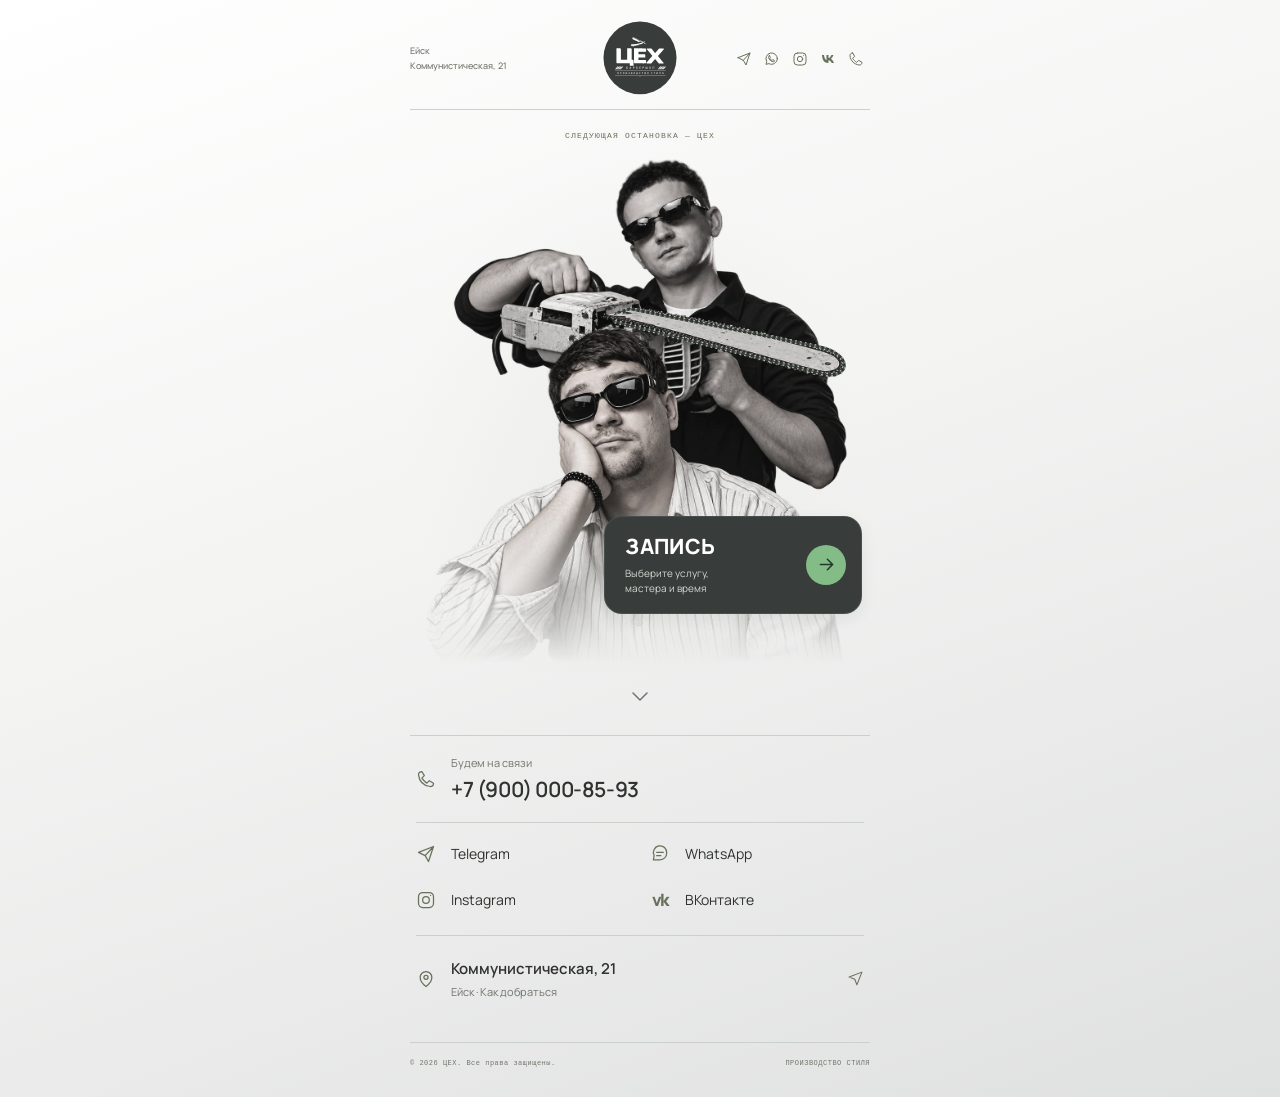
==== index.html @ 8e64bbc3 "Animate the booking arrow with a gentle recurring nudge" ====
<!doctype html>
<html lang="ru">
<head>
  <meta charset="utf-8">
  <meta name="viewport" content="width=device-width, initial-scale=1, viewport-fit=cover">
  <meta name="theme-color" content="#ffffff">
  <meta name="description" content="ЦЕХ — барбершоп в Ейске. Запись, контакты и маршрут: Коммунистическая, 21.">
  <title>ЦЕХ — барбершоп в Ейске</title>
  <link rel="manifest" href="manifest.webmanifest">
  <link rel="apple-touch-icon" href="assets/app-icon-192.png">
  <meta name="apple-mobile-web-app-capable" content="yes">
  <meta name="apple-mobile-web-app-title" content="ЦЕХ">
  <link rel="icon" href="favicon.svg?v=pole-2" type="image/svg+xml">
  <link rel="stylesheet" href="style.css?v=white-booking-restored-1">
  <link rel="preload" href="assets/fonts/Manrope-Variable.ttf" as="font" type="font/ttf" crossorigin>
  <link rel="stylesheet" href="booking-modern.css?v=3">
</head>
<body class="photo-booking-round">
  <svg class="icons" xmlns="http://www.w3.org/2000/svg" aria-hidden="true"><defs>
    <filter id="logo-olive" color-interpolation-filters="sRGB"><feComponentTransfer><feFuncR type="linear" slope="0.7451" intercept="0.2549"/><feFuncG type="linear" slope="0.6980" intercept="0.3020"/><feFuncB type="linear" slope="0.7843" intercept="0.2157"/></feComponentTransfer></filter>
    <symbol id="navigation" viewBox="0 0 24 24"><path d="m21 3-7 18-3-8-8-3 18-7Z"/></symbol>
    <symbol id="arrow" viewBox="0 0 24 24"><path d="M5 19 19 5M5 5h14v14"/></symbol>
    <symbol id="phone" viewBox="0 0 24 24"><path d="m7 3 3 5-3 3c2 3 3 4 6 6l3-3 5 3c0 3-2 4-4 4C9 20 4 15 3 7c0-2 1-4 4-4Z"/></symbol>
    <symbol id="chat" viewBox="0 0 24 24"><path d="M20 11a8 8 0 0 1-8 8H4l1-5a8 8 0 1 1 15-3Z"/><path d="M8 10h8M8 14h5"/></symbol>
    <symbol id="send" viewBox="0 0 24 24"><path d="m3 10 18-7-6 18-4-7-8-4ZM11 14l10-11"/></symbol>
    <symbol id="pin" viewBox="0 0 24 24"><path d="M19 10c0 6-7 11-7 11S5 16 5 10a7 7 0 1 1 14 0Z"/><circle cx="12" cy="10" r="2.5"/></symbol>
    <symbol id="instagram" viewBox="0 0 24 24"><rect x="3" y="3" width="18" height="18" rx="5"/><circle cx="12" cy="12" r="4"/><path d="M17.5 6.5h.01"/></symbol>
    <symbol id="whatsapp" viewBox="0 0 24 24"><path d="M20 11.5a8.5 8.5 0 0 1-12.6 7.4L3 20l1.1-4.4A8.5 8.5 0 1 1 20 11.5Z"/><path d="m8.1 7 1.5 2.8-1.1 1c.8 1.6 1.8 2.6 3.5 3.4l1-1.2 2.8 1.5c-.1 1.2-.8 1.8-1.8 1.7-3.7-.5-6.4-3.2-7.2-6.8C6.6 8.3 7.1 7.6 8.1 7Z"/></symbol>
    <symbol id="vk" viewBox="0 0 24 24"><path d="M3 6h3c.3 4 1.8 6.9 3.7 7.8V6h3v4.5c1.9-.2 3.8-2.4 4.4-4.5h3c-.5 2.6-2.6 4.8-4 5.7 1.5.8 3.9 3 4.8 6.3h-3.3c-.8-2.2-2.6-4-4.9-4.3V18h-.5C6.4 18 3.5 13.9 3 6Z" fill="currentColor" stroke="none"/></symbol>
  </defs></svg>
  <main class="page">
    <header class="brand">
      <div class="eyebrow">
        <a class="header-address" href="https://yandex.ru/maps/?rtext=~46.692211%2C38.287213&amp;rtt=auto" target="_blank" rel="noopener noreferrer" aria-label="Как добраться: Ейск, Коммунистическая, 21"><span>Ейск</span><span>Коммунистическая, 21</span></a>
        <div class="hero-brand"><h1><img src="assets/logo-enamel-badge.svg?v=6" width="360" height="366" alt="ЦЕХ — барбершоп. Производство стиля"></h1></div>
        <nav class="header-links" aria-label="Быстрая связь">
          <a href="https://t.me/+79000008593" aria-label="Telegram" title="Telegram"><svg aria-hidden="true"><use href="#send"/></svg></a>
          <a href="https://wa.me/79000008593" aria-label="WhatsApp" title="WhatsApp"><svg aria-hidden="true"><use href="#whatsapp"/></svg></a>
          <a href="https://www.instagram.com/ceh_barbershop/" target="_blank" rel="noopener noreferrer" aria-label="Instagram" title="Instagram"><svg aria-hidden="true"><use href="#instagram"/></svg></a>
          <a href="https://vk.ru/d1128120064" target="_blank" rel="noopener noreferrer" aria-label="ВКонтакте" title="ВКонтакте"><svg aria-hidden="true"><use href="#vk"/></svg></a>
          <a href="tel:+79000008593" aria-label="Позвонить" title="Позвонить"><svg aria-hidden="true"><use href="#phone"/></svg></a>
        </nav>
      </div>
      <small class="station-board" aria-label="СЛЕДУЮЩАЯ ОСТАНОВКА — ЦЕХ"><span aria-hidden="true">СЛЕДУЮЩАЯ ОСТАНОВКА — ЦЕХ</span></small>
      <div class="portrait-panel">
        <div class="editorial-portrait" aria-hidden="true"><div class="portrait-motion"><img src="assets/hero-portrait-front-v2.webp" width="1254" height="1254" alt="" decoding="async">
          <svg class="saw-chain-overlay" viewBox="0 0 1254 1254" focusable="false"><defs><path id="saw-chain-track" pathLength="1200" d="M 623 388 L 1092 482 C 1122 490 1149 507 1146 529 C 1142 548 1119 553 1091 546 L 585 419 Q 568 408 584 400 Z"/><clipPath id="saw-chain-visible"><path d="M610 368 1170 468 1170 570 682 461 580 428 580 408Z"/></clipPath></defs><g clip-path="url(#saw-chain-visible)"><use class="saw-chain-bed" href="#saw-chain-track"/><use class="saw-chain-teeth" href="#saw-chain-track"/><use class="saw-chain-links" href="#saw-chain-track"/></g></svg>
        </div></div>
      <a class="booking booking--modern" href="https://dikidi.net/record?widget=220108" data-record-options="start=1">
        <span><strong>ЗАПИСЬ</strong><span class="booking-caption"><span>Выберите услугу,</span><span>мастера и время</span></span></span>
        <span class="booking-direction" aria-hidden="true"><svg viewBox="0 0 24 24"><path d="M5 12h14m-6-6 6 6-6 6"/></svg></span>
      </a>
      </div>
    </header>
    <div class="content-grid">
    <section class="actions" aria-label="Запись и связь">


      <a class="scroll-cue" href="#contacts" aria-label="Прокрутить к контактам">
        <svg viewBox="0 0 24 24" aria-hidden="true"><path d="m5 9 7 7 7-7"/></svg>
      </a>
      <section class="contact-links" id="contacts" aria-label="Контакты и адрес">
        <a class="contact-phone" href="tel:+79000008593" aria-label="Позвонить: +7 (900) 000-85-93">
          <svg aria-hidden="true"><use href="#phone"/></svg>
          <span><small>Будем на связи</small><strong>+7 (900) 000-85-93</strong></span>
        </a>
        <nav class="contact-socials" aria-label="Мессенджеры и социальные сети">
          <a href="https://t.me/+79000008593"><svg aria-hidden="true"><use href="#send"/></svg>Telegram</a>
          <a href="https://wa.me/79000008593"><svg aria-hidden="true"><use href="#chat"/></svg>WhatsApp</a>
          <a href="https://www.instagram.com/ceh_barbershop/" target="_blank" rel="noopener noreferrer"><svg aria-hidden="true"><use href="#instagram"/></svg>Instagram</a>
          <a href="https://vk.ru/d1128120064" target="_blank" rel="noopener noreferrer"><span class="contact-vk" aria-hidden="true">vk</span>ВКонтакте</a>
        </nav>
        <a class="contact-address" href="https://yandex.ru/maps/?rtext=~46.692211%2C38.287213&amp;rtt=auto" target="_blank" rel="noopener noreferrer" aria-label="Построить маршрут: Ейск, Коммунистическая, 21">
          <svg aria-hidden="true"><use href="#pin"/></svg>
          <span><strong>Коммунистическая, 21</strong><small>Ейск · Как добраться</small></span>
          <svg class="contact-direction" aria-hidden="true"><use href="#navigation"/></svg>
        </a>
        <aside id="install-card" class="install-card" aria-label="ЦЕХ на главном экране" hidden>
          <button id="install-action" type="button"><svg viewBox="0 0 24 24" aria-hidden="true"><rect x="6" y="2" width="12" height="20" rx="2"/><path d="M9 11h6M12 8v6M11 19h2"/></svg><span>Добавить на главный экран</span></button>
          <p id="install-help" hidden></p>
          <button id="install-dismiss" class="install-dismiss" type="button" aria-label="Скрыть предложение"><svg viewBox="0 0 24 24" aria-hidden="true"><path d="m6 6 12 12M18 6 6 18"/></svg></button>
        </aside>
      </section>
    </section>
    </div>
    <footer><span>© 2026 ЦЕХ. Все права защищены.</span><span>ПРОИЗВОДСТВО СТИЛЯ</span></footer>
  </main>
  <script src="https://dikidi.net/assets/js/widget_record/widget2.min.js?v=1773811740" async></script>
  <script src="booking-widget.js?v=1" defer></script>
  <script src="portrait-intro.js?v=1" defer></script>
  <script src="station-board.js?v=2" defer></script>
  <script src="app-install.js?v=2" defer></script>
</body>
</html>
---- style.css ----
:root{color-scheme:dark;--bg:#141414;--surface:#1c1d1a;--text:#f3f0df;--muted:#a8aa9e;--accent:#fff2a8;--line:#363830;--olive:#525c43}*{box-sizing:border-box}html{scroll-behavior:smooth}body{margin:0;background:var(--bg);color:var(--text);font-family:Arial,Helvetica,sans-serif;-webkit-font-smoothing:antialiased}.icons{position:absolute;width:0;height:0;overflow:hidden}.page{max-width:1040px;margin:auto;padding:30px 40px max(30px,env(safe-area-inset-bottom))}.eyebrow{display:flex;justify-content:space-between;gap:10px;padding:0 0 20px;border-bottom:1px solid var(--line);font:10px monospace;letter-spacing:.8px;color:var(--muted)}.eyebrow span:first-child{color:var(--accent)}.eyebrow i{display:inline-block;width:6px;height:6px;border-radius:50%;background:var(--accent);margin-right:7px}.hero{display:grid;grid-template-columns:1fr 1fr;gap:36px;align-items:center;padding:28px 0 32px}.hero-brand h1{margin:0}.hero-brand img{display:block;width:100%;height:auto}.hero-note{text-align:center;font-size:12px;color:var(--muted);letter-spacing:2px;margin:18px 0 0}.hero-photo{position:relative;overflow:hidden;height:285px;border-radius:3px}.hero-photo>img{width:100%;height:100%;object-fit:cover;object-position:50% 50%}.hero-photo:after{content:"";position:absolute;inset:40% 0 0;background:linear-gradient(transparent,#0009);pointer-events:none}.photo-label{position:absolute;z-index:1;bottom:16px;left:18px;right:18px;display:flex;justify-content:space-between;color:#fff;font:9px monospace;letter-spacing:1.6px}.photo-label span{font-size:20px}.content-grid{display:grid;grid-template-columns:1fr 1fr;gap:36px}.actions{align-self:start}a{color:inherit;text-decoration:none;-webkit-tap-highlight-color:transparent}a:focus-visible,video:focus-visible{outline:3px solid var(--accent);outline-offset:5px}svg{width:24px;height:24px;fill:none;stroke:currentColor;stroke-width:1.6;stroke-linecap:round;stroke-linejoin:round;flex-shrink:0}.booking{display:flex;align-items:center;justify-content:space-between;background:var(--accent);color:#171810;padding:22px 24px;border-radius:3px;transition:background .2s,transform .2s}.booking:hover{background:#ffe781;transform:translateY(-2px)}.booking small{display:block;font:9px monospace;letter-spacing:1px;margin-bottom:11px}.booking strong{display:block;font-size:34px;font-weight:700;letter-spacing:-1.5px}.booking-caption{display:block;font-size:11px;color:#55523b;margin-top:9px}.booking-arrow{width:36px;height:36px;margin-left:8px}.row{display:flex;align-items:center;min-height:76px;gap:15px;padding:13px 4px;border-bottom:1px solid var(--line);transition:background .2s}.call{margin-top:8px}.row-icon{width:40px;height:40px;display:grid;place-items:center;border:1px solid var(--line);border-radius:50%;flex-shrink:0;color:var(--accent)}.row-icon svg{width:20px;height:20px}.row-copy{flex:1;min-width:0}.row strong{display:block;font-size:16px;font-weight:500}.row small{display:block;margin-top:6px;font-size:11px;color:var(--muted)}.row-end{font-size:23px;padding:0 4px;color:var(--muted)}.section-label{font:9px monospace;letter-spacing:1.5px;color:var(--muted);margin:25px 0 12px}.messengers{display:grid;grid-template-columns:1fr 1fr;gap:10px}.messenger{display:flex;align-items:center;gap:9px;border:1px solid var(--line);background:var(--surface);border-radius:3px;min-height:58px;padding:0 14px;font-size:13px}.messenger svg{width:19px;height:19px;color:var(--accent)}.mini-arrow{margin-left:auto;font-size:18px;color:var(--muted)}.messenger:hover,.row:hover{background:#272a22}.socials .row:first-child{border-top:1px solid var(--line)}.vk{font-size:18px;font-weight:900;letter-spacing:-2px;padding-right:2px}.section-heading{display:flex;justify-content:space-between;align-items:center}.section-heading .section-label{margin:0}.stripes{font:bold 22px monospace;letter-spacing:-4px;color:var(--accent)}.atmosphere h2{font-size:30px;line-height:1.05;font-weight:500;letter-spacing:-1.2px;margin:17px 0 22px}.atmosphere h2 span{color:var(--accent)}.media-grid{display:grid;grid-template-columns:1fr 1fr;gap:10px}.film,figure{margin:0;position:relative;min-width:0}.film video,figure img{display:block;width:100%;height:235px;object-fit:cover;border-radius:3px;background:var(--surface)}figure img{object-position:50% 50%}.media-caption,figcaption{display:block;font:8px monospace;letter-spacing:1px;margin:10px 0;color:var(--muted)}.location{margin-top:22px;background:var(--olive);border-radius:3px;padding:21px;color:#f5f2de}.location-top{display:flex;align-items:center;justify-content:space-between}.location-top .section-label{margin:0;color:#e0e2d0}.location-top svg{width:20px;height:20px;color:var(--accent)}.location h2{font-size:23px;font-weight:500;letter-spacing:-.8px;margin:17px 0 8px}.location p{font-size:12px;color:#dee0cf;margin:0}.route{display:flex;align-items:center;justify-content:space-between;margin-top:19px;min-height:48px;padding-top:12px;border-top:1px solid #ffffff35;font-size:13px}.route span{font-size:22px;color:var(--accent)}footer{display:flex;justify-content:space-between;gap:10px;margin-top:36px;border-top:1px solid var(--line);padding-top:19px;font:8px monospace;letter-spacing:1.5px;color:var(--muted)}@media(max-width:700px){.page{max-width:480px;padding:23px 20px 27px}.eyebrow{font-size:8px;letter-spacing:.3px;padding-bottom:16px}.hero{display:block;padding:20px 0}.hero-brand{max-width:330px;margin:auto}.hero-note{display:none}.hero-photo{height:130px;margin-top:17px}.hero-photo>img{object-position:50% 47%}.photo-label{bottom:11px;left:14px;right:14px;font-size:8px}.content-grid{display:block}.booking{padding:21px 22px}.booking strong{font-size:32px}.place-column{margin-top:35px;padding-top:25px;border-top:1px solid var(--line)}.atmosphere h2{font-size:34px}.film video,figure img{height:240px}.location{margin-top:23px}footer{font-size:7px;letter-spacing:1px;margin-top:28px}}@media(max-width:360px){.page{padding-left:16px;padding-right:16px}.eyebrow{font-size:7px}.booking small{font-size:8px}.booking strong{font-size:29px}.booking-caption{font-size:10px}.messenger{padding:0 10px;gap:6px;font-size:12px}.location h2{font-size:20px}.film video,figure img{height:210px}}@media(prefers-reduced-motion:reduce){html{scroll-behavior:auto}*{transition:none!important}}

/* Brand-only composition */
.hero{display:block;padding:25px 0 30px}.hero-brand{max-width:410px;margin:auto}.hero-photo,.atmosphere{display:none}.identity-panel{min-height:286px;border:1px solid var(--line);padding:24px;position:relative;overflow:hidden;display:flex;flex-direction:column;justify-content:space-between}.identity-panel .section-label{margin:0}.identity-panel p{font-size:48px;line-height:1;letter-spacing:-2px;font-weight:500;margin:35px 0 0;position:relative}.identity-panel p span{color:var(--accent)}.identity-stripes{position:absolute;right:20px;top:36px;width:125px;height:58px;transform:skewX(-35deg);background:repeating-linear-gradient(90deg,var(--accent) 0,var(--accent) 9px,transparent 9px,transparent 18px);opacity:.8}.place-column .location{margin-top:16px}@media(max-width:700px){.hero{padding:18px 0 24px}.hero-brand{max-width:330px}.identity-panel{display:none}.place-column{margin-top:25px;border:0;padding-top:0}.place-column .location{margin-top:0}}

.row-end{width:25px;height:25px;padding:2px;stroke-width:1.4}.messenger .mini-arrow{width:19px;height:19px;margin-left:auto;color:var(--muted);stroke-width:1.4}.route-arrow{width:23px;height:23px;color:var(--accent)}.hero-brand{animation:brand-arrive .65s ease-out both}.actions{animation:brand-arrive .65s .12s ease-out both}@keyframes brand-arrive{from{opacity:0;transform:translateY(8px)}to{opacity:1;transform:translateY(0)}}@media(prefers-reduced-motion:reduce){.hero-brand,.actions{animation:none}}

/* Light interior palette: sage walls, warm wood and charcoal metal. */
:root{color-scheme:light;--bg:#eff0ee;--surface:#ffffff;--text:#2f322e;--muted:#71766d;--accent:#68715b;--line:#cbd0c7;--olive:#68715b}
body{background:radial-gradient(ellipse at 70% 0%,#ffffff 0,transparent 55%),var(--bg)}
.hero-brand{mix-blend-mode:normal}.hero-brand img{filter:none}
.eyebrow i{box-shadow:0 0 0 4px #68715b10}
.booking{background:var(--olive);color:#faf7ed;border:1px solid #505a46;box-shadow:0 6px 24px #68715b15}
.booking:hover{background:#505a46}.booking-caption{color:#e7e8dc}
.booking-arrow{color:#faf7ed}
.row-icon{background:#ffffff60}
.messenger{background:#ffffff;border-color:#cbd0c7;color:var(--text)}
.messenger:hover,.row:hover{background:#e4e7e0}
.row-end,.messenger .mini-arrow{color:var(--accent)}
.identity-panel{background:#e4e7e0;border-color:#cbd0c7}
.identity-stripes{opacity:.22}
.location{background:#e4e7e0;color:var(--text);border:1px solid #cbd0c7;box-shadow:inset 3px 0 #9ba68c}
.location p,.location-top .section-label{color:#71766d}
.route{border-color:#cbd0c7}
a:focus-visible{outline-color:#68715b}

/* Soft directional light and tactile controls. */
.booking{background:linear-gradient(135deg,#647153 0%,#68715b 48%,#505a46 100%);border-color:#47543c;border-radius:8px;box-shadow:inset 0 1px 0 #ffffff35,inset 0 -1px 0 #26301d40,0 3px 0 #36422e,0 9px 20px #4d574620;transition:transform .18s,box-shadow .18s}
.booking:hover{background:linear-gradient(135deg,#6a7858,#56644a 48%,#46533b);box-shadow:inset 0 1px 0 #ffffff40,0 3px 0 #36422e,0 12px 24px #4d574628}
.booking:active{transform:translateY(2px);box-shadow:inset 0 1px 3px #26301d35,0 1px 0 #36422e,0 4px 10px #4d574618}
.messenger{background:linear-gradient(145deg,#faf8ef,#eef1eb);border-radius:6px;box-shadow:inset 0 1px 0 #ffffffb0,0 2px 0 #bfc6b980,0 5px 12px #4d57460b;transition:transform .18s,box-shadow .18s}
.messenger:hover{background:linear-gradient(145deg,#ffffff,#e9ede5)}
.messenger:active{transform:translateY(1px);box-shadow:inset 0 1px 3px #4d574614,0 1px 0 #bfc6b980}
.row-icon{background:linear-gradient(145deg,#faf8ef90,#e4e7e070);box-shadow:inset 0 1px 0 #ffffff80}

.hero-brand img{transform-origin:50% 50%;transition:transform .4s cubic-bezier(.2,.65,.3,1)}
@media(hover:hover) and (pointer:fine){.hero-brand:hover img{transform:scale(1.035)}}
@media(prefers-reduced-motion:reduce){.hero-brand:hover img{transform:none}}

/* Give the logo more balanced space above the action blocks. */
.hero{padding-bottom:44px}
@media(max-width:700px){.hero{padding-bottom:38px}}

/* An occasional light sweep draws attention to booking. */
.booking{position:relative;overflow:hidden;isolation:isolate}
.booking:before{content:"";position:absolute;inset:-80% -60%;pointer-events:none;background:linear-gradient(110deg,transparent 42%,#fff9df05 45%,#fff9df30 50%,#fff9df05 55%,transparent 58%);transform:translateX(-65%);animation:booking-sheen 7s ease-in-out infinite}
.booking>span,.booking>.booking-arrow{position:relative;z-index:1}
@keyframes booking-sheen{0%,65%{transform:translateX(-65%);opacity:0}68%{opacity:1}88%{transform:translateX(65%);opacity:1}92%,100%{transform:translateX(65%);opacity:0}}
@media(prefers-reduced-motion:reduce){.booking:before{animation:none;display:none}}

/* Matte printed paper sleeve with a straight folded edge. */
.booking>span:first-child{position:relative;z-index:2}
.booking>.barber-pole{position:absolute;z-index:0;inset:0 auto 0 0;display:block;width:27%;height:100%;margin:0;overflow:hidden;border:0;border-radius:0;box-shadow:none;pointer-events:none;background:#eff1eb}
.barber-pole>span{position:absolute;inset:-100px 0;background:repeating-linear-gradient(135deg,#f7f8f5 0 14px,#a83e60 14px 28px,#f7f8f5 28px 42px,#46647a 42px 56px);background-repeat:no-repeat;opacity:.8;will-change:transform;animation:pole-roll 3.2s linear infinite}
.barber-pole:before{content:"";position:absolute;z-index:2;right:0;top:0;bottom:0;width:7px;background:#dce1d7;border-left:1px solid #fff8;box-shadow:-3px 0 6px #352d252c;pointer-events:none}
.barber-pole:after{content:"";position:absolute;z-index:3;inset:0;opacity:.16;background-image:url("data:image/svg+xml,%3Csvg xmlns='http://www.w3.org/2000/svg' width='80' height='80'%3E%3Cfilter id='n'%3E%3CfeTurbulence type='fractalNoise' baseFrequency='.8' numOctaves='3' stitchTiles='stitch'/%3E%3C/filter%3E%3Cpath fill='%2384745e' filter='url(%23n)' opacity='.4' d='M0 0h80v80H0z'/%3E%3C/svg%3E");pointer-events:none}
.booking,.booking:hover{background:#68715b}

.booking:before{display:none}
@keyframes pole-roll{from{transform:translate3d(0,0,0)}to{transform:translate3d(0,79.195959px,0)}}
@media(prefers-reduced-motion:reduce){.barber-pole>span{animation:none}}


.install-card[hidden],.install-card [hidden]{display:none!important}
.install-card{display:flex;align-items:center;gap:14px;position:relative;margin-top:28px;padding:20px 44px 20px 18px;background:linear-gradient(135deg,#f9faf8,#e6e9e3);border:1px solid var(--line);border-radius:8px}
.install-card>img{border-radius:10px;flex-shrink:0}.install-copy{flex:1}.install-copy strong{font-size:15px}.install-copy p{font-size:12px;line-height:1.5;color:var(--muted);margin:6px 0 0}
.install-card button{font:inherit;cursor:pointer;border:1px solid #505a46;border-radius:5px;background:var(--olive);color:#faf7ed;padding:10px 12px;font-size:12px}
.install-card .install-dismiss{position:absolute;right:5px;top:5px;border:0;background:transparent;color:var(--muted);padding:6px}.install-dismiss svg{width:18px;height:18px}
button:focus-visible{outline:3px solid var(--accent);outline-offset:3px}
@media(max-width:700px){.install-card{flex-wrap:wrap;gap:12px}.install-copy{flex-basis:calc(100% - 65px)}.install-card #install-action{margin-left:60px}}

/* Sculpted keycap with a pronounced rim. */
.booking{min-height:140px;margin-bottom:7px;padding:31px 34px 24px;border:1px solid #4c5544;border-radius:13px;background:#68715b;box-shadow:inset 0 2px 0 #bec7b480,inset 0 7px 0 #929d84,inset 7px 0 0 #818e73,inset -7px 0 0 #56624a,inset 0 -10px 0 #48553e,0 6px 0 #394432,0 10px 0 1px #39443218,0 14px 20px #39403626;transition:transform .16s,box-shadow .16s}
.booking:after{content:"";position:absolute;z-index:1;inset:7px 7px 10px;border:1px solid #c6cebd35;border-radius:7px;pointer-events:none;box-shadow:inset 0 1px 0 #c6cebd30}
.booking>span:first-child{position:relative;z-index:2;min-width:0;width:100%;text-align:center}
.booking:hover{background:#68715b;transform:translateY(-1px);box-shadow:inset 0 2px 0 #bec7b480,inset 0 7px 0 #929d84,inset 7px 0 0 #818e73,inset -7px 0 0 #56624a,inset 0 -10px 0 #48553e,0 7px 0 #394432,0 15px 22px #39403630}
.booking:active{transform:translateY(4px);box-shadow:inset 0 2px 0 #bec7b460,inset 0 7px 0 #89967c,inset 7px 0 0 #77856a,inset -7px 0 0 #56624a,inset 0 -10px 0 #48553e,0 2px 0 #394432,0 6px 10px #39403625}
.booking strong{font-family:"Arial Black","Helvetica Neue",Arial,sans-serif;font-size:30px;font-weight:900;letter-spacing:0px;line-height:1.2;-webkit-text-stroke:.55px currentColor;color:#fafbf8;text-shadow:0 -1px 0 #35402e,0 -2px 2px #30392b85,0 1px 0 #ffffff45}
.booking:active strong{text-shadow:0 -1px 0 #30392b,0 -2px 3px #30392ba0,0 1px 0 #ffffff35}
.booking small{line-height:1.5;color:#f0f4cc;font-family:monospace;letter-spacing:1.3px;text-shadow:0 0 2px #f4ffc980,0 0 7px #e4f3a755,0 0 14px #dce9a12b}
.booking-caption{line-height:1.5;font-family:monospace;font-size:10px;letter-spacing:.6px;color:#dce1d5;animation:caption-glow 2.8s ease-in-out infinite}
@keyframes caption-glow{0%,100%{opacity:.75;color:#dce1d5;text-shadow:0 0 3px #edf2e720}50%{opacity:.4;color:#c5cdbd;text-shadow:none}}
.booking>.barber-pole{inset:8px auto 11px 8px;height:auto;width:10px;border-radius:3px}
.booking>.barber-pole-right{left:auto;right:8px}
.barber-pole:before{width:1px;box-shadow:1px 0 3px #352d2520}
.barber-pole-right:before{right:auto;left:0;border-left:0;border-right:1px solid #fff8;box-shadow:-1px 0 3px #352d2520}
@media(max-width:700px){.booking{padding:31px 30px 23px}.booking strong{font-size:28px}}
@media(max-width:360px){.booking{padding-left:26px;padding-right:26px}.booking>.barber-pole{width:8px}.booking strong{font-size:24px;letter-spacing:.2px}.booking small{font-size:8px;letter-spacing:.7px}}
@media(prefers-reduced-motion:reduce){.booking-caption{animation:none;opacity:.75;color:#dce1d5}}

/* Station display sits above the booking key. */
.station-board{display:block;margin:0 0 15px;text-align:center;font:9px/1.5 monospace;letter-spacing:1.3px;color:var(--olive);text-shadow:0 0 7px #68715b18}
@media(max-width:360px){.station-board{font-size:8px;letter-spacing:.7px}}

/* Neutral gray, white and muted olive with a small raspberry accent. */
.hero-brand img{filter:saturate(.48) contrast(.82) brightness(1.08)}
.station-board{color:#68715b}

.eyebrow i{background:#a83e60;box-shadow:0 0 0 4px #a83e600c}

/* Charcoal concrete controls against a white-to-gray background. */
:root{--bg:#e6e7e7;--surface:#fff;--line:#cbd0cb}
body{background:linear-gradient(160deg,#fff 0%,#f4f4f3 42%,#dfe1e0 100%);min-height:100vh}
.booking,.booking:hover,.route,.route:hover,.install-card #install-action{background-color:#4f5251;background-image:url("assets/concrete-grain.svg"),linear-gradient(135deg,#606461,#444746);background-size:180px 180px,100% 100%;color:#f6f7f5;border-color:#383d39}
.booking{box-shadow:inset 0 2px 0 #c7cdc580,inset 0 7px 0 #858989,inset 7px 0 0 #717676,inset -7px 0 0 #414646,inset 0 -10px 0 #343a3a,0 6px 0 #292e2e,0 10px 0 1px #292e2e18,0 14px 20px #252b2526}
.booking:hover{box-shadow:inset 0 2px 0 #d0d3ce80,inset 0 7px 0 #898d8d,inset 7px 0 0 #747979,inset -7px 0 0 #414646,inset 0 -10px 0 #343a3a,0 7px 0 #292e2e,0 15px 22px #252b2530}
.booking:active{box-shadow:inset 0 2px 0 #c7cdc560,inset 0 7px 0 #798080,inset 7px 0 0 #687171,inset -7px 0 0 #414646,inset 0 -10px 0 #343a3a,0 2px 0 #292e2e,0 6px 10px #252b2525}
.booking:after{border-color:#d8ddd535;box-shadow:inset 0 1px 0 #d8ddd530}
.booking strong{color:#fafbf9;text-shadow:0 -1px 0 #272c27,0 -2px 2px #20252085,0 1px 0 #ffffff45}
.booking-caption{color:#d9ddd6}
@keyframes caption-glow{0%,100%{opacity:.75;color:#d9ddd6;text-shadow:0 0 3px #eff4ec20}50%{opacity:.4;color:#c1c8bb;text-shadow:none}}
.route{box-shadow:inset 0 1px 0 #ffffff40,inset 0 -1px 0 #22282270,0 2px 0 #303730,0 5px 12px #252b2518;transition:transform .18s,box-shadow .18s}
.route-arrow{color:#e0e7d7}
.route:active{transform:translateY(1px);box-shadow:inset 0 1px 3px #1c221c50,0 1px 0 #303730}
.route{padding:14px 16px;border:1px solid #383d39;border-radius:6px}
.install-card #install-action{box-shadow:inset 0 1px 0 #ffffff30,0 2px 0 #303730}

/* Woven barber ribbons set into narrow recesses in the concrete face. */
.booking>.barber-pole{inset:16px auto 20px 11px;width:10px;border-radius:2px;background:#303431;box-shadow:0 0 0 1px #262b2980,1px 0 0 #ffffff20;isolation:isolate}
.booking>.barber-pole-right{left:auto;right:11px;box-shadow:0 0 0 1px #262b2980,-1px 0 0 #ffffff18}
.booking .barber-pole>span{background-image:repeating-linear-gradient(0deg,#fff2 0 .5px,#20292325 .5px 1px,transparent 1px 1.979899px),repeating-linear-gradient(90deg,#ffffff18 0 .6px,#25302b28 .6px 1.2px,transparent 1.2px 2px),repeating-linear-gradient(135deg,#dadbd2 0 14px,#93495e 14px 28px,#dadbd2 28px 42px,#4f6570 42px 56px);background-repeat:repeat,repeat,no-repeat;opacity:1}
.booking .barber-pole:before{inset:0;width:auto;border:0;background:linear-gradient(90deg,#1b252950,transparent 30%,transparent 70%,#1b252940);box-shadow:inset 0 4px 4px -2px #171d1dcc,inset 0 -4px 4px -2px #171d1dcc;z-index:2}
.booking .barber-pole:after{inset:2px 1px;opacity:.45;background-image:repeating-linear-gradient(0deg,#eeeede80 0 1px,transparent 1px 4px),repeating-linear-gradient(0deg,#eeeede65 0 1px,transparent 1px 4px);background-size:1px 100%,1px 100%;background-position:left top,right top;background-repeat:no-repeat;z-index:3}
@media(max-width:360px){.booking>.barber-pole{width:8px;left:10px}.booking>.barber-pole-right{left:auto;right:10px}}

/* Separate contact options from the primary booking action. */
.contact-links{margin-top:44px;padding-top:16px;border-top:1px solid var(--line)}
.contact-links .call{margin-top:0}
@media(max-width:700px){.contact-links{margin-top:38px;padding-top:14px}}

/* The portrait sits between the logo and the booking action. */
.portrait-panel{position:relative;max-width:460px;margin:0 auto 22px;padding:0;background:radial-gradient(ellipse at 50% 55%,#d9ddd340,transparent 69%)}
.editorial-portrait{width:300px;max-width:90%;margin:0 auto;pointer-events:none;mask-image:linear-gradient(#000 0%,#000 69%,transparent 100%);-webkit-mask-image:linear-gradient(#000 0%,#000 69%,transparent 100%)}
.editorial-portrait img{display:block;width:100%;height:auto;filter:contrast(.92)}
.portrait-motion{position:relative}
@media(max-width:700px){.portrait-panel{margin:0 auto 20px}.editorial-portrait{width:276px}}

/* Chain follows the photographed guide bar while the saw body stays still. */
.saw-chain-overlay{position:absolute;inset:0;width:100%;height:100%;overflow:visible;pointer-events:none;fill:none;stroke:none}
.saw-chain-bed{stroke:#303531;stroke-width:7;stroke-linejoin:round}
.saw-chain-teeth{stroke:#b4bab3;stroke-width:9;stroke-linecap:butt;stroke-dasharray:4 8;animation:chain-travel 3.2s linear infinite}
.saw-chain-links{stroke:#424b43;stroke-width:3;stroke-linecap:butt;stroke-dasharray:7 5;animation:chain-travel 3.2s linear infinite}
@keyframes chain-travel{from{stroke-dashoffset:0}to{stroke-dashoffset:-36}}
@media(prefers-reduced-motion:reduce){.saw-chain-overlay{display:none}}

/* A smaller booking key balances the logo and portrait. */
.booking{min-height:108px;padding:22px 30px 24px;border-radius:10px;box-shadow:inset 0 1px 0 #c7cdc580,inset 0 5px 0 #858989,inset 5px 0 0 #717676,inset -5px 0 0 #414646,inset 0 -7px 0 #343a3a,0 4px 0 #292e2e,0 9px 15px #252b2522}
.booking:after{inset:5px 5px 7px;border-radius:5px}
.booking:hover{box-shadow:inset 0 1px 0 #d0d3ce80,inset 0 5px 0 #898d8d,inset 5px 0 0 #747979,inset -5px 0 0 #414646,inset 0 -7px 0 #343a3a,0 5px 0 #292e2e,0 11px 17px #252b2528}
.booking:active{transform:translateY(2px);box-shadow:inset 0 1px 0 #c7cdc560,inset 0 5px 0 #798080,inset 5px 0 0 #687171,inset -5px 0 0 #414646,inset 0 -7px 0 #343a3a,0 2px 0 #292e2e,0 5px 9px #252b2520}
.booking strong{font-size:26px;-webkit-text-stroke:.4px currentColor}
.booking-caption{margin-top:7px;font-size:9px;letter-spacing:.3px}
.booking>.barber-pole{inset:13px auto 16px 9px;width:7px}
.booking>.barber-pole-right{left:auto;right:9px}
@media(max-width:700px){.booking{min-height:104px;padding:21px 26px 23px}.booking strong{font-size:24px}}
@media(max-width:360px){.booking strong{font-size:22px}.booking-caption{font-size:8px}}

/* Keep the stacked logo, portrait and booking sequence compact. */
.hero{padding-bottom:18px}
@media(max-width:700px){.hero{padding-bottom:14px}}

/* Booking and portrait respond as one composition. */
.page{--booking-zoom:1.025}
.booking,.editorial-portrait{transform-origin:center;transition:transform .32s cubic-bezier(.2,.7,.2,1),box-shadow .32s ease}
@media(hover:hover) and (pointer:fine){
 .booking:hover{transform:scale(var(--booking-zoom))}
 .page:has(.booking:hover) .editorial-portrait{transform:scale(var(--booking-zoom))}
}
.booking:active,.booking:focus-visible{transform:scale(var(--booking-zoom))}
.page:has(.booking:active) .editorial-portrait,.page:has(.booking:focus-visible) .editorial-portrait{transform:scale(var(--booking-zoom))}
@media(prefers-reduced-motion:reduce){
 .booking:hover,.booking:active,.booking:focus-visible,.page:has(.booking:hover) .editorial-portrait,.page:has(.booking:active) .editorial-portrait,.page:has(.booking:focus-visible) .editorial-portrait{transform:none}
}

/* A quiet animated cue leads from booking to contact options. */
.scroll-cue{display:flex;flex-direction:column;align-items:center;justify-content:center;gap:5px;width:max-content;min-width:48px;min-height:44px;margin:20px auto 0;padding:6px 12px;color:var(--muted);border-radius:4px;font:8px/1.4 monospace;letter-spacing:1.5px;text-transform:uppercase}
.scroll-cue svg{width:24px;height:24px;stroke-width:1.5;animation:scroll-cue-drift 2.4s ease-in-out infinite}
.scroll-cue:hover{color:var(--olive)}
.scroll-cue+.contact-links{margin-top:17px;scroll-margin-top:24px}
@keyframes scroll-cue-drift{0%,100%{transform:translateY(-2px);opacity:.55}50%{transform:translateY(4px);opacity:1}}
@media(prefers-reduced-motion:reduce){.scroll-cue svg{animation:none;opacity:.8}}

/* One continuous contact area, without nested cards. */
.content-grid{display:block;max-width:460px;margin-inline:auto}
.contact-links{margin-top:17px;padding:0 6px;border:0;border-top:1px solid var(--line);border-radius:0;background:none;box-shadow:none;scroll-margin-top:24px}
.contact-links a{transition:color .18s,background .18s}
.contact-links a:hover{color:var(--olive)}
.contact-phone,.contact-address{display:flex;align-items:center;gap:15px}
.contact-phone{min-height:86px;padding:17px 0}
.contact-links svg{width:20px;height:20px;color:var(--olive);stroke-width:1.5}
.contact-phone span,.contact-address span{min-width:0}
.contact-phone small{display:block;margin-bottom:6px;font-size:11px;color:var(--muted)}
.contact-phone strong{display:block;font-size:21px;line-height:1.25;font-weight:500;letter-spacing:-.5px}
.contact-socials{display:grid;grid-template-columns:1fr 1fr;gap:0 20px;padding:8px 0 12px;border-top:1px solid var(--line);border-bottom:1px solid var(--line)}
.contact-socials a{display:flex;align-items:center;gap:15px;min-height:46px;font-size:14px}
.contact-vk{display:inline-block;flex-shrink:0;width:20px;text-align:center;color:var(--olive);font-size:17px;font-weight:900;letter-spacing:-2px;padding-right:2px}
.contact-address{min-height:86px;padding:17px 0}
.contact-address strong{display:block;font-size:15px;font-weight:500;line-height:1.4}
.contact-address small{display:block;margin-top:5px;font-size:11px;color:var(--muted)}
.contact-address .contact-direction{margin-left:auto;width:17px;height:17px}
.contact-links .install-card{display:flex;flex-wrap:wrap;gap:0;margin:0;padding:0 40px 0 0;border:0;border-top:1px solid var(--line);border-radius:0;background:none;box-shadow:none;min-height:48px}
.contact-links .install-card #install-action{display:flex;align-items:center;gap:15px;min-height:48px;margin:0;padding:9px 0;border:0;border-radius:0;background:none;box-shadow:none;color:var(--muted);font-size:11px;text-align:left;line-height:1.4}
.contact-links .install-card #install-action:hover{color:var(--text)}
.contact-links .install-card #install-action svg{width:20px;height:20px}
.contact-links .install-dismiss{top:2px;right:-6px;display:grid;place-items:center;width:44px;height:44px;padding:0}
.contact-links .install-dismiss svg{width:14px;height:14px;color:var(--muted)}
#install-help{margin:0;padding:12px 0;font-size:12px;line-height:1.6;color:var(--muted)}
footer{max-width:460px;margin:20px auto 0;padding-top:16px;font-size:7px;letter-spacing:.5px}
@media(max-width:360px){.contact-links{padding-inline:3px}.contact-phone strong{font-size:19px}.contact-socials{column-gap:12px}.contact-socials a{font-size:13px}.contact-address strong{font-size:14px}}

/* Small direct links balance the address in the existing header. */
.eyebrow{align-items:center;justify-content:space-between;gap:10px;padding-bottom:5px;width:100%;max-width:460px;margin-inline:auto}
.header-address{display:flex;flex-direction:column;gap:2px;min-height:32px;justify-content:center;font:9px/1.35 Arial,Helvetica,sans-serif;letter-spacing:0}
.header-address span:first-child,.header-address span:last-child{font:inherit;letter-spacing:inherit;color:var(--muted);white-space:nowrap}
.header-links{display:flex;align-items:center;gap:2px;flex-shrink:0}
.header-links a{display:grid;place-items:center;width:30px;min-height:32px;color:var(--olive);border-radius:4px;transition:color .18s,background .18s}
.header-links svg{width:16px;height:16px;stroke-width:1.5}
.header-links a:hover{color:var(--text);background:#68715b0a}
@media(max-width:360px){.eyebrow{gap:6px}.header-address{font-size:9px}.header-links{gap:0}.header-links a{width:27px}.header-links svg{width:15px;height:15px}}

/* Reduce the header height without squeezing its horizontal layout. */
.page{padding-top:20px}
@media(max-width:700px){.page{padding-top:14px}}

/* Slanted industrial lettering for the machine-start key. */
@font-face{font-family:"Russo One";src:url("assets/fonts/RussoOne-Regular.ttf") format("truetype");font-weight:400;font-style:normal;font-display:swap}
.booking strong{width:max-content;max-width:100%;margin-inline:auto;font-family:"Russo One",Arial,sans-serif;font-weight:400;font-style:normal;font-size:28px;line-height:1.25;letter-spacing:.8px;-webkit-text-stroke:0;transform:skewX(-11deg);color:#eef0ec;background:linear-gradient(180deg,#fff 15%,#e1e4de 60%,#b8beb5 100%);background-clip:text;-webkit-background-clip:text;-webkit-text-fill-color:transparent;text-shadow:none;filter:drop-shadow(0 1px 0 #242b24) drop-shadow(0 -1px 0 #ffffff30)}
.booking:active strong{text-shadow:none;filter:drop-shadow(0 1px 0 #242b24)}
@media(max-width:700px){.booking strong{font-size:26px;letter-spacing:.7px}}
@media(max-width:360px){.booking strong{font-size:23px;letter-spacing:.6px}}

/* A passing highlight on the lettering and subtle depth in the concrete. */
.booking strong{background-image:linear-gradient(110deg,transparent 40%,#ffffff45 46%,#fff 50%,#ffffff45 54%,transparent 60%),linear-gradient(180deg,#f7f9f4 15%,#d9ddd5 60%,#b0b8aa 100%);background-size:300% 100%,100% 100%;background-repeat:no-repeat;background-position:100% 0,0 0;animation:lettering-shine 5.8s ease-in-out infinite}
@keyframes lettering-shine{0%,52%{background-position:100% 0,0 0}82%,100%{background-position:0% 0,0 0}}
.booking,.booking:hover{background-image:url("assets/concrete-grain.svg"),radial-gradient(ellipse at 85% 100%,#151c1b38,transparent 70%),linear-gradient(135deg,#656964,#444846);background-size:180px 180px,100% 100%,100% 100%}
.booking:after{box-shadow:inset 0 7px 12px -9px #ffffff75,inset 0 -15px 20px -13px #10191690,inset 12px 0 18px -16px #19231f80}
@media(prefers-reduced-motion:reduce){.booking strong{animation:none;background-position:100% 0,0 0}}

/* The loaded portrait settles from a closer view into its normal position. */
.portrait-motion{transform-origin:50% 48%}
.portrait-motion.portrait-intro{transform:scale(1.16);opacity:0}
.portrait-motion.portrait-ready{animation:portrait-settle 1.45s cubic-bezier(.16,.7,.22,1) both}
@keyframes portrait-settle{0%{transform:scale(1.16);opacity:0}18%{opacity:1}100%{transform:scale(1);opacity:1}}
@media(prefers-reduced-motion:reduce){.portrait-motion.portrait-intro,.portrait-motion.portrait-ready{animation:none;transform:none;opacity:1}}

/* Adapt the official DIKIDI modal into a mobile booking sheet. */
body [class^="dikidi-"][class$="-modal"]{background:#202722a6;overscroll-behavior:contain}
body [class^="dikidi-"][class$="-modal"] [class$="-close"]{display:grid;place-items:center;width:40px;height:40px;right:0;top:-48px;border-radius:50%;background:#fff;color:#323a32;font:28px/1 Arial,sans-serif;text-shadow:none;box-shadow:0 3px 14px #10191020}
body [class^="dikidi-"][class$="-modal"] [class$="-close"]:focus-visible{outline:3px solid #68715b;outline-offset:3px}
@media(max-width:700px){
 body [class^="dikidi-"][class$="-modal"] [class$="-dialog"]{width:calc(100% - 24px)!important;height:calc(100vh - 96px - env(safe-area-inset-top))!important;height:calc(100dvh - 96px - env(safe-area-inset-top))!important;margin:calc(76px + env(safe-area-inset-top)) auto 20px;border-radius:14px;box-shadow:0 12px 40px #10191030;animation:booking-sheet-arrive .28s ease-out both}
 body [class^="dikidi-"][class$="-modal"] [class$="-dialog"] iframe{border-radius:14px}
}
@keyframes booking-sheet-arrive{from{opacity:0;transform:translateY(14px)}to{opacity:1;transform:translateY(0)}}
@media(prefers-reduced-motion:reduce){body [class^="dikidi-"][class$="-modal"] [class$="-dialog"]{animation:none}}

/* Local sign-inspired study: green enamel and warm ivory lettering. */
.hero-brand{max-width:252px}
.hero-brand img{filter:none}
@media(max-width:700px){.hero-brand{max-width:228px}}

/* Local study: booking key in the same green as the round sign. */
.booking,.booking:hover{background:#73b578;border-color:#568c5b;box-shadow:inset 0 1px 0 #ffffff65,inset 0 5px 0 #92c496,inset 5px 0 0 #83bd88,inset -5px 0 0 #619f66,inset 0 -7px 0 #568f5c,0 4px 0 #407449,0 9px 15px #315d3a22}
.booking:hover{box-shadow:inset 0 1px 0 #ffffff75,inset 0 5px 0 #99c99c,inset 5px 0 0 #89c18d,inset -5px 0 0 #619f66,inset 0 -7px 0 #568f5c,0 5px 0 #407449,0 11px 17px #315d3a28}
.booking:active{background:#73b578;box-shadow:inset 0 1px 0 #ffffff45,inset 0 5px 0 #87bb8b,inset 5px 0 0 #7bb680,inset -5px 0 0 #619f66,inset 0 -7px 0 #568f5c,0 2px 0 #407449,0 5px 9px #315d3a20}
.booking:after{border-color:#ffffff35;box-shadow:inset 0 5px 10px -9px #fff9,inset 0 -12px 16px -13px #315d3a70}

/* Flat booking treatment, matching the green and white logo. */
.booking,.booking:hover,.booking:active{background:#73b578;border:0;border-radius:10px;box-shadow:none}
.booking:after{display:none}
.booking strong,.booking:active strong{color:#fff;background:none;-webkit-text-fill-color:#fff;text-shadow:none;filter:none;animation:none}
.booking-caption{color:#fff;animation:none;opacity:.85}
.booking>.barber-pole,.booking>.barber-pole-right{box-shadow:none;background:transparent}
.booking .barber-pole:before,.booking .barber-pole:after{display:none}
.booking:active{transform:scale(.99)}

/* Local composition study: the badge lives in the existing header. */
.eyebrow{display:grid;grid-template-columns:minmax(0,1fr) 76px minmax(0,1fr);gap:12px;padding-bottom:12px;align-items:center}
.eyebrow .hero-brand{width:76px;max-width:none;margin:0;animation:none}
.header-links{justify-self:end;gap:0}
.header-links a{width:28px}
.portrait-panel{margin-top:20px}
@media(max-width:700px){.eyebrow{grid-template-columns:minmax(0,1fr) 64px minmax(0,1fr);gap:6px;padding-bottom:10px}.eyebrow .hero-brand{width:64px}.header-links a{width:24px}.header-links svg{width:15px;height:15px}.portrait-panel{margin-top:18px}}
@media(max-width:360px){.eyebrow{grid-template-columns:minmax(0,1fr) 56px minmax(0,1fr);gap:5px}.eyebrow .hero-brand{width:56px}.header-address{font-size:8px}.header-links a{width:22px}.header-links svg{width:14px;height:14px}}

/* Photo and booking form one local hero composition. */
.brand>.station-board{margin:20px 0 8px;font-size:8px;letter-spacing:1.2px}
.portrait-panel{margin-top:0;margin-bottom:0;max-width:460px}
.editorial-portrait{width:360px;max-width:95%}
.portrait-panel .booking{position:absolute;z-index:2;right:18px;bottom:18px;display:flex;align-items:center;justify-content:center;width:138px;height:138px;min-height:0;padding:15px 10px;margin:0;border-radius:50%;background:#73b578;box-shadow:none;border:0;text-align:center}
.portrait-panel .booking>span:first-child{width:100%}
.portrait-panel .booking strong{font-size:16px;letter-spacing:.1px;line-height:1.3;transform:skewX(-8deg)}
.portrait-panel .booking-caption{max-width:104px;margin:8px auto 0;font:8px/1.5 monospace;letter-spacing:0;opacity:.9;color:#fff}
.portrait-panel .booking .barber-pole{display:none}
.scroll-cue{margin-top:0}
.photo-booking-pill .portrait-panel .booking{left:50%;right:auto;bottom:4px;width:280px;height:72px;padding:12px 22px;border-radius:40px;translate:-50% 0}
.photo-booking-pill .portrait-panel .booking strong{font-size:21px;letter-spacing:.6px}
.photo-booking-pill .portrait-panel .booking-caption{max-width:none;margin-top:5px;font-size:8px}
@media(max-width:700px){.editorial-portrait{width:330px}.portrait-panel .booking{width:124px;height:124px;right:0;bottom:12px}.portrait-panel .booking strong{font-size:14px}.portrait-panel .booking-caption{font-size:7px;max-width:90px}.photo-booking-pill .portrait-panel .booking{width:270px;height:70px}.photo-booking-pill .portrait-panel .booking strong{font-size:20px}}
@media(max-width:360px){.portrait-panel .booking{width:112px;height:112px}.portrait-panel .booking strong{font-size:13px}.photo-booking-pill .portrait-panel .booking{width:250px}}

/* Invite a tap on the oval booking button without moving the layout. */
@keyframes booking-invite{0%,62%,100%{box-shadow:0 0 0 0 #73b57800}70%{box-shadow:0 0 0 0 #73b57855}91%{box-shadow:0 0 0 12px #73b57800}}
@keyframes booking-oval-sheen{0%,65%{transform:translateX(-170%);opacity:0}69%{opacity:1}90%{transform:translateX(170%);opacity:1}94%,100%{transform:translateX(170%);opacity:0}}
.photo-booking-pill .portrait-panel .booking{animation:booking-invite 4.6s ease-out infinite;cursor:pointer;transition:transform .22s ease,background .22s ease,box-shadow .22s ease}
.photo-booking-pill .portrait-panel .booking:before{display:block;content:"";position:absolute;inset:-30% 0;z-index:1;background:linear-gradient(110deg,transparent 32%,#ffffff30 50%,transparent 68%);pointer-events:none;animation:booking-oval-sheen 4.6s ease-in-out infinite}
.photo-booking-pill .portrait-panel .booking>span:first-child{z-index:2}
@media(hover:hover) and (pointer:fine){.photo-booking-pill .portrait-panel .booking:hover{animation:none;transform:scale(1.035);background:#65a76c;box-shadow:0 0 0 5px #73b57820}}
.photo-booking-pill .portrait-panel .booking:active{animation:none;transform:scale(.97);background:#5d9c64}
.photo-booking-pill .portrait-panel .booking:focus-visible{outline:3px solid #383c3a;outline-offset:5px}
@media(prefers-reduced-motion:reduce){.photo-booking-pill .portrait-panel .booking,.photo-booking-pill .portrait-panel .booking:before{animation:none}.photo-booking-pill .portrait-panel .booking:before{display:none}.photo-booking-pill .portrait-panel .booking:hover,.photo-booking-pill .portrait-panel .booking:active{transform:none}}

/* The selected round booking badge gently invites a tap. */
.photo-booking-round .portrait-panel .booking{animation:booking-invite 4.6s ease-out infinite;cursor:pointer}
@media(hover:hover) and (pointer:fine){.photo-booking-round .portrait-panel .booking:hover{animation:none;transform:scale(1.04);background:#65a76c}}
.photo-booking-round .portrait-panel .booking:active{animation:none;transform:scale(.97);background:#5d9c64}
@media(prefers-reduced-motion:reduce){.photo-booking-round .portrait-panel .booking{animation:none}.photo-booking-round .portrait-panel .booking:hover,.photo-booking-round .portrait-panel .booking:active{transform:none}}

/* Keep the portrait still while the round booking badge responds. */
.page:has(.booking:hover) .editorial-portrait,.page:has(.booking:active) .editorial-portrait,.page:has(.booking:focus-visible) .editorial-portrait{transform:none}
@keyframes round-booking-breathe{0%,58%,100%{transform:scale(1)}68%{transform:scale(1.045)}80%{transform:scale(1)}88%{transform:scale(1.025)}}
.photo-booking-round .portrait-panel .booking{animation:round-booking-breathe 4.6s ease-in-out infinite,booking-invite 4.6s ease-out infinite}
@media(hover:hover) and (pointer:fine){.photo-booking-round .portrait-panel .booking:hover{animation:none;transform:scale(1.07);background:#65a76c}}
.photo-booking-round .portrait-panel .booking:active{animation:none;transform:scale(.97)}
.photo-booking-round .portrait-panel .booking:focus-visible{animation:none;outline:3px solid #383c3a;outline-offset:5px}
@media(prefers-reduced-motion:reduce){.photo-booking-round .portrait-panel .booking{animation:none}.photo-booking-round .portrait-panel .booking:hover,.photo-booking-round .portrait-panel .booking:active{transform:none}}

/* Animate only the halo; keep the booking lettering steady. */
.photo-booking-round .portrait-panel .booking{animation:booking-invite 4.6s ease-out infinite}
.photo-booking-round .portrait-panel .booking strong{font-size:21px;letter-spacing:1px}
@media(max-width:700px){.photo-booking-round .portrait-panel .booking strong{font-size:19px}}
@media(max-width:360px){.photo-booking-round .portrait-panel .booking strong{font-size:18px}}
@media(hover:hover) and (pointer:fine){.photo-booking-round .portrait-panel .booking:hover{animation:none}}
.photo-booking-round .portrait-panel .booking:active,.photo-booking-round .portrait-panel .booking:focus-visible{animation:none}
@media(prefers-reduced-motion:reduce){.photo-booking-round .portrait-panel .booking{animation:none}}

/* A silver-white highlight travels over the fixed booking lettering. */
.photo-booking-round .portrait-panel .booking strong{color:#fff;background-image:linear-gradient(110deg,transparent 34%,#ffffff45 44%,#fff 50%,#ffffff45 56%,transparent 66%),linear-gradient(180deg,#ffffff 12%,#e2eee3 58%,#b9d1bc 100%);background-size:300% 100%,100% 100%;background-position:100% 0,0 0;background-repeat:no-repeat;background-clip:text;-webkit-background-clip:text;-webkit-text-fill-color:transparent;animation:lettering-shine 4.6s ease-in-out infinite;filter:none;text-shadow:none}
@media(prefers-reduced-motion:reduce){.photo-booking-round .portrait-panel .booking strong{animation:none;background-position:0 0,0 0}}


/* User-adjusted composition: preserve chosen scale, align photo and right edge. */
.photo-booking-round:not(.layout-edit) .portrait-panel{aspect-ratio:1 / 1.138;min-height:0}
.photo-booking-round:not(.layout-edit) .editorial-portrait{position:absolute;left:-5.8%;top:0;width:111.6%;max-width:none;height:auto;margin:0}
.photo-booking-round:not(.layout-edit) .portrait-panel .booking{left:auto;right:0;top:61%;bottom:auto;width:37.3%;height:auto;aspect-ratio:1;min-height:0;padding:15px 10px}
.photo-booking-round:not(.layout-edit) .portrait-panel .booking-caption{max-width:110px;font-size:8px}
@media(max-width:360px){.photo-booking-round:not(.layout-edit) .portrait-panel .booking-caption{font-size:7px;max-width:88px}}

/* Shift the chosen composition together; scale lettering with the badge. */
.photo-booking-round:not(.layout-edit) .portrait-panel{translate:-8px 0;container-type:inline-size}
.photo-booking-round:not(.layout-edit) .portrait-panel .booking strong{font-size:clamp(22px,6.5cqw,30px);letter-spacing:.7px}
.photo-booking-round:not(.layout-edit) .portrait-panel .booking-caption{max-width:82%;font-size:clamp(8px,2.55cqw,11px);line-height:1.4;margin-top:7px}
@media(max-width:360px){.photo-booking-round:not(.layout-edit) .portrait-panel{translate:-5px 0}.photo-booking-round:not(.layout-edit) .portrait-panel .booking strong{font-size:20px;letter-spacing:.4px}.photo-booking-round:not(.layout-edit) .portrait-panel .booking-caption{font-size:8px;margin-top:5px;max-width:88%}}

/* A compact workshop label gives the heading and caption separate lines. */
.photo-booking-round:not(.layout-edit) .portrait-panel .booking{width:46%;aspect-ratio:1.75;border-radius:0;clip-path:polygon(12px 0,100% 0,100% calc(100% - 12px),calc(100% - 12px) 100%,0 100%,0 12px);padding:15px 14px;animation:none}
.photo-booking-round:not(.layout-edit) .portrait-panel .booking strong{font-size:clamp(23px,6.5cqw,30px);line-height:1.15;letter-spacing:1px}
.photo-booking-round:not(.layout-edit) .portrait-panel .booking-caption{max-width:100%;font-size:clamp(9px,2.7cqw,12px);line-height:1.45;margin-top:9px}
.photo-booking-round:not(.layout-edit) .portrait-panel .booking-caption span{display:block}
@media(max-width:360px){.photo-booking-round:not(.layout-edit) .portrait-panel .booking{width:48%;aspect-ratio:1.65;padding:12px 10px}.photo-booking-round:not(.layout-edit) .portrait-panel .booking strong{font-size:21px}.photo-booking-round:not(.layout-edit) .portrait-panel .booking-caption{font-size:9px;margin-top:7px}}

/* Give the booking label a little more space below the portrait's faces. */
.photo-booking-round:not(.layout-edit) .portrait-panel .booking{top:68%}

/* A clear men's positioning and quieter typography, shared with the page. */
.brand-statement{max-width:460px;margin:24px auto 7px;text-align:center;color:#383c3a;font:500 15px/1.4 Arial,Helvetica,sans-serif;letter-spacing:.15px}
.brand>.brand-statement+.station-board{margin-top:0;margin-bottom:12px;font-size:8px;letter-spacing:1px;color:#7b817b}
.photo-booking-round:not(.layout-edit) .portrait-panel .booking strong{font-family:Arial,Helvetica,sans-serif;font-weight:700;font-style:normal;font-size:clamp(22px,6.1cqw,28px);line-height:1.1;letter-spacing:.12em;transform:none;-webkit-text-stroke:0}
.photo-booking-round:not(.layout-edit) .portrait-panel .booking-caption{font-family:Arial,Helvetica,sans-serif;font-size:clamp(10px,2.7cqw,12px);letter-spacing:.15px;line-height:1.45;margin-top:10px}
@media(max-width:360px){.brand-statement{font-size:14px}.photo-booking-round:not(.layout-edit) .portrait-panel .booking strong{font-size:20px;letter-spacing:.09em}.photo-booking-round:not(.layout-edit) .portrait-panel .booking-caption{font-size:9px;margin-top:8px}}

/* Broad, heavy lettering echoes the geometry of the CEH wordmark. */
.photo-booking-round:not(.layout-edit) .portrait-panel .booking strong{font-family:"Arial Black","Arial",sans-serif;font-weight:900;font-style:normal;font-size:clamp(23px,6.5cqw,30px);letter-spacing:.015em;line-height:1.05;transform:none;-webkit-text-stroke:.55px currentColor}
@media(max-width:360px){.photo-booking-round:not(.layout-edit) .portrait-panel .booking strong{font-size:21px;letter-spacing:0;-webkit-text-stroke:.4px currentColor}}
---- booking-modern.css ----
/* Editorial booking control: charcoal brand color, clear type, one green accent. */
.photo-booking-round:not(.layout-edit) .portrait-panel .booking.booking--modern{
 width:56%;height:auto;min-height:86px;aspect-ratio:auto;top:70%;right:0;left:auto;bottom:auto;
 display:flex;align-items:center;justify-content:space-between;gap:12px;margin:0;padding:17px 15px 17px 20px;
 clip-path:none;border-radius:18px;border:1px solid #ffffff16;background:#383c3a;color:#fff;
 box-shadow:0 5px 16px #20282213;animation:none;overflow:hidden;isolation:isolate;
 transition:background .22s ease,transform .22s ease,box-shadow .22s ease;
}
.photo-booking-round:not(.layout-edit) .booking.booking--modern:before,
.photo-booking-round:not(.layout-edit) .booking.booking--modern:after{display:none}
.photo-booking-round:not(.layout-edit) .booking.booking--modern>span:first-child{width:auto;min-width:0;flex:1;text-align:left;position:relative;z-index:1}
.photo-booking-round:not(.layout-edit) .booking.booking--modern strong{
 width:auto;max-width:none;margin:0;display:block;font-family:"Arial Black",Arial,Helvetica,sans-serif;font-size:21px;font-weight:900;
 font-style:normal;line-height:1.12;letter-spacing:.025em;transform:none;color:#fff;background:none;
 -webkit-text-fill-color:#fff;-webkit-text-stroke:0;filter:none;text-shadow:none;opacity:1;animation:none;
}
.photo-booking-round:not(.layout-edit) .booking.booking--modern .booking-caption{
 max-width:none;margin:7px 0 0;font:10px/1.4 Arial,Helvetica,sans-serif;letter-spacing:.1px;color:#d2d8d2;opacity:1;animation:none;
}
.photo-booking-round:not(.layout-edit) .booking.booking--modern .booking-direction{
 position:relative;z-index:1;display:grid;place-items:center;flex:0 0 40px;width:40px;height:40px;border-radius:50%;background:#83bc86;color:#24382a;
}
.booking--modern .booking-direction svg{width:21px;height:21px;fill:none;stroke:currentColor;stroke-width:1.8;stroke-linecap:round;stroke-linejoin:round;transition:transform .22s ease}
@media(hover:hover) and (pointer:fine){
 .photo-booking-round:not(.layout-edit) .portrait-panel .booking.booking--modern:hover{background:#292f2c;transform:translateY(-2px);box-shadow:0 8px 20px #20282220;animation:none}
 .booking--modern:hover .booking-direction svg{transform:translateX(3px)}
}
.photo-booking-round:not(.layout-edit) .portrait-panel .booking.booking--modern:active{background:#252b28;transform:scale(.98);box-shadow:none}
.photo-booking-round:not(.layout-edit) .portrait-panel .booking.booking--modern:focus-visible{outline:3px solid #73b578;outline-offset:4px;transform:none}
@media(max-width:700px){
 .photo-booking-round:not(.layout-edit) .portrait-panel .booking.booking--modern{width:57%;min-height:80px;gap:10px;padding:14px 12px 14px 16px;border-radius:16px}
 .photo-booking-round:not(.layout-edit) .booking.booking--modern strong{font-size:19px;letter-spacing:.015em}
 .photo-booking-round:not(.layout-edit) .booking.booking--modern .booking-caption{font-size:10px;margin-top:6px}
 .photo-booking-round:not(.layout-edit) .booking.booking--modern .booking-direction{flex-basis:34px;width:34px;height:34px}
}
@media(max-width:360px){
 .photo-booking-round:not(.layout-edit) .portrait-panel .booking.booking--modern{width:62%;padding:13px 11px 13px 14px;gap:8px}
 .photo-booking-round:not(.layout-edit) .booking.booking--modern strong{font-size:18px}
 .photo-booking-round:not(.layout-edit) .booking.booking--modern .booking-caption{font-size:9px}
 .photo-booking-round:not(.layout-edit) .booking.booking--modern .booking-direction{flex-basis:32px;width:32px;height:32px}
}
@media(prefers-reduced-motion:reduce){
 .photo-booking-round:not(.layout-edit) .portrait-panel .booking.booking--modern{transition:none}
 .photo-booking-round:not(.layout-edit) .portrait-panel .booking.booking--modern:hover,.photo-booking-round:not(.layout-edit) .portrait-panel .booking.booking--modern:active,.booking--modern:hover .booking-direction svg{transform:none}
}

/* Self-hosted Manrope keeps the site's Cyrillic typography consistent. */
@font-face{font-family:"Manrope";src:url("assets/fonts/Manrope-Variable.ttf") format("truetype");font-weight:200 800;font-style:normal;font-display:swap}
body{font-family:"Manrope",Arial,sans-serif}
.header-address{font-family:"Manrope",Arial,sans-serif;font-weight:500}
.contact-phone strong{font-weight:600;letter-spacing:-.4px}
.contact-address strong{font-weight:600}
.photo-booking-round:not(.layout-edit) .booking.booking--modern strong{font-family:"Manrope",Arial,sans-serif;font-weight:800;font-size:21px;letter-spacing:.015em;line-height:1.15}
.photo-booking-round:not(.layout-edit) .booking.booking--modern .booking-caption{font-family:"Manrope",Arial,sans-serif;font-weight:400;font-size:10px;letter-spacing:0;line-height:1.5}
@media(max-width:700px){.photo-booking-round:not(.layout-edit) .booking.booking--modern strong{font-size:19px;letter-spacing:.01em}}
@media(max-width:360px){.photo-booking-round:not(.layout-edit) .booking.booking--modern strong{font-size:18px}.photo-booking-round:not(.layout-edit) .booking.booking--modern .booking-caption{font-size:9px}}

/* A small recurring arrow nudge invites action while the label stays still. */
@keyframes booking-arrow-invite{0%,64%,100%{transform:translateX(0)}71%{transform:translateX(4px)}78%{transform:translateX(0)}85%{transform:translateX(3px)}92%{transform:translateX(0)}}
.booking--modern .booking-direction svg{animation:booking-arrow-invite 4.8s ease-in-out infinite}
@media(hover:hover) and (pointer:fine){.booking--modern:hover .booking-direction svg{animation:none;transform:translateX(3px)}}
@media(prefers-reduced-motion:reduce){.booking--modern .booking-direction svg{animation:none}}
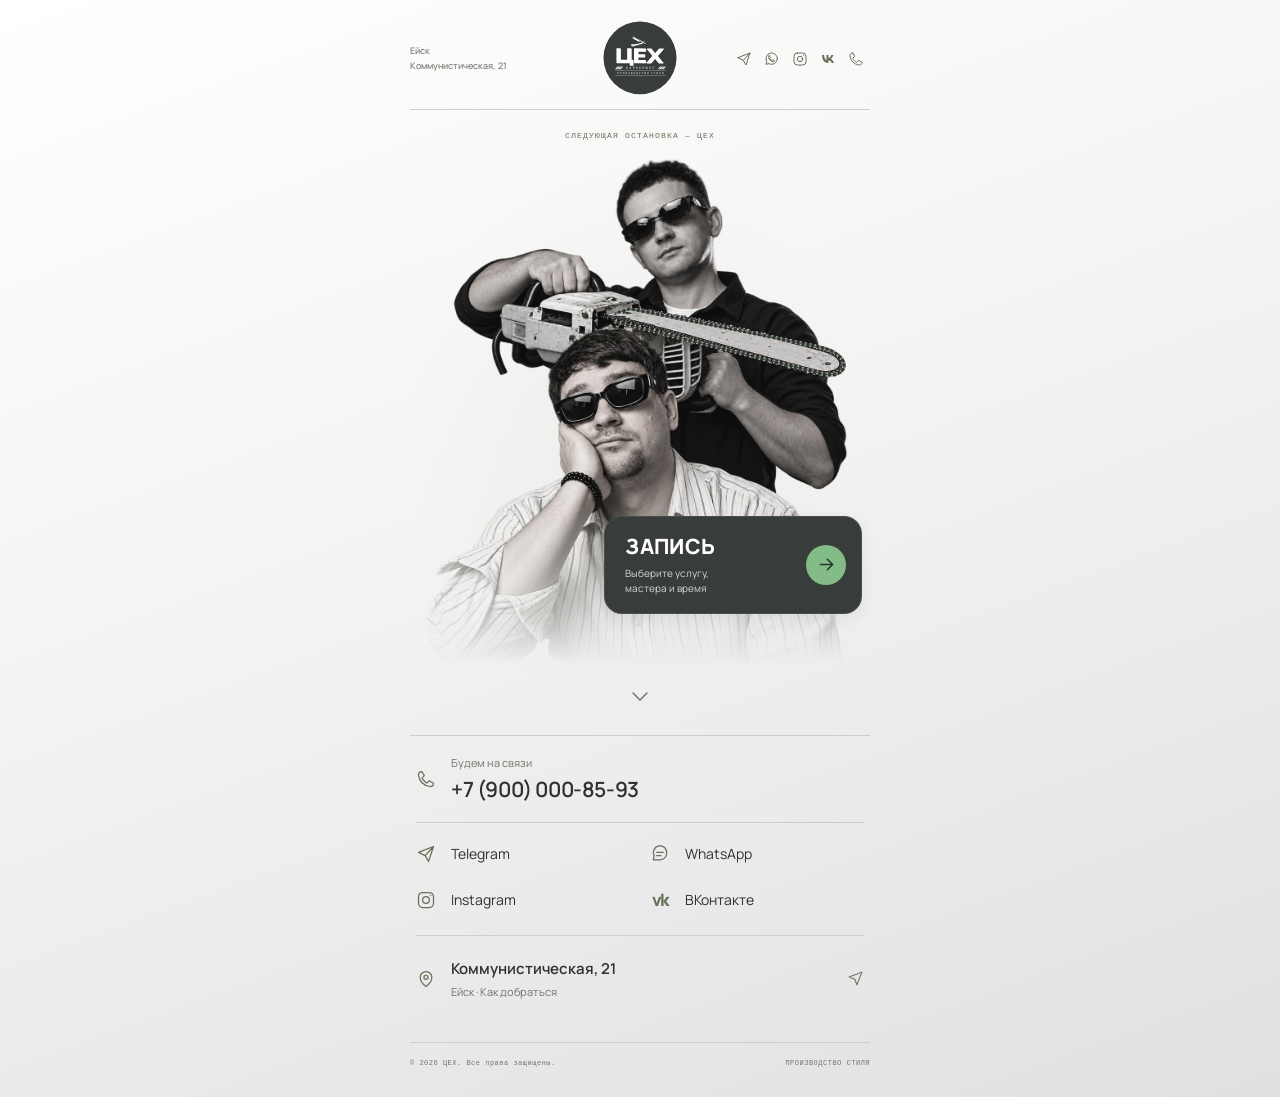
==== commit 97c411d0: "Loop booking arrow continuously through its circular window" ====
--- a/index.html
+++ b/index.html
@@ -13,7 +13,7 @@
   <link rel="icon" href="favicon.svg?v=pole-2" type="image/svg+xml">
   <link rel="stylesheet" href="style.css?v=white-booking-restored-1">
   <link rel="preload" href="assets/fonts/Manrope-Variable.ttf" as="font" type="font/ttf" crossorigin>
-  <link rel="stylesheet" href="booking-modern.css?v=3">
+  <link rel="stylesheet" href="booking-modern.css?v=4">
 </head>
 <body class="photo-booking-round">
   <svg class="icons" xmlns="http://www.w3.org/2000/svg" aria-hidden="true"><defs>
--- a/booking-modern.css
+++ b/booking-modern.css
@@ -60,3 +60,9 @@
 .booking--modern .booking-direction svg{animation:booking-arrow-invite 4.8s ease-in-out infinite}
 @media(hover:hover) and (pointer:fine){.booking--modern:hover .booking-direction svg{animation:none;transform:translateX(3px)}}
 @media(prefers-reduced-motion:reduce){.booking--modern .booking-direction svg{animation:none}}
+
+/* The arrow loops through its circular window continuously. */
+.booking--modern .booking-direction{overflow:hidden}
+@keyframes booking-arrow-fly{from{transform:translateX(-38px)}to{transform:translateX(38px)}}
+.booking--modern .booking-direction svg,.booking--modern:hover .booking-direction svg{animation:booking-arrow-fly 1.4s linear infinite}
+@media(prefers-reduced-motion:reduce){.booking--modern .booking-direction svg,.booking--modern:hover .booking-direction svg{animation:none;transform:none}}
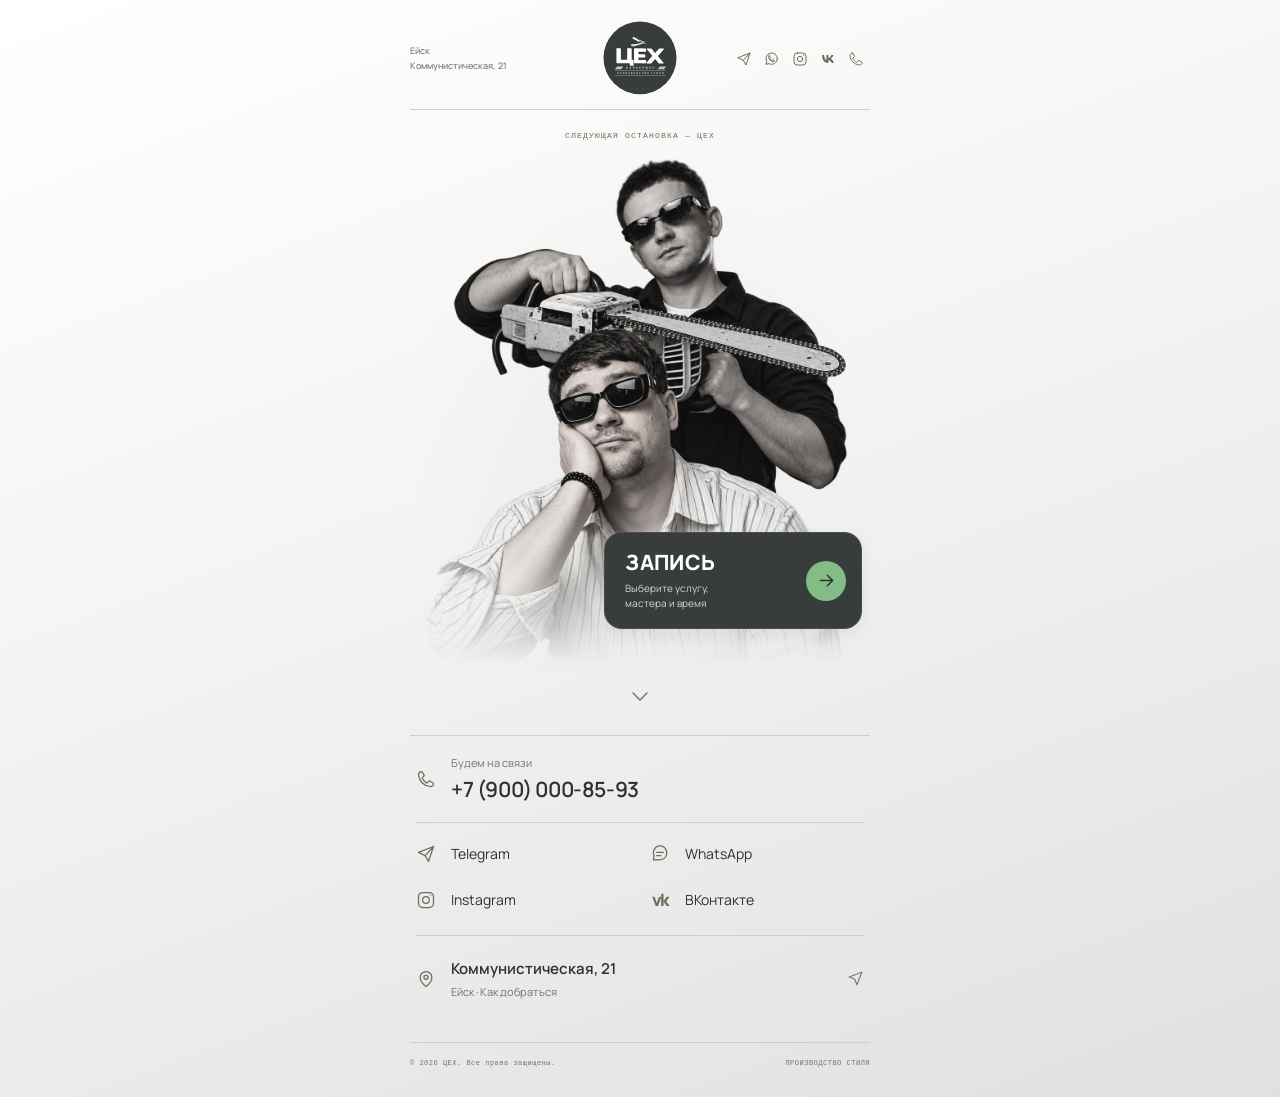
==== commit d0d2e78c: "Move booking button slightly lower" ====
--- a/index.html
+++ b/index.html
@@ -13,7 +13,7 @@
   <link rel="icon" href="favicon.svg?v=pole-2" type="image/svg+xml">
   <link rel="stylesheet" href="style.css?v=white-booking-restored-1">
   <link rel="preload" href="assets/fonts/Manrope-Variable.ttf" as="font" type="font/ttf" crossorigin>
-  <link rel="stylesheet" href="booking-modern.css?v=4">
+  <link rel="stylesheet" href="booking-modern.css?v=5">
 </head>
 <body class="photo-booking-round">
   <svg class="icons" xmlns="http://www.w3.org/2000/svg" aria-hidden="true"><defs>
--- a/booking-modern.css
+++ b/booking-modern.css
@@ -66,3 +66,5 @@
 @keyframes booking-arrow-fly{from{transform:translateX(-38px)}to{transform:translateX(38px)}}
 .booking--modern .booking-direction svg,.booking--modern:hover .booking-direction svg{animation:booking-arrow-fly 1.4s linear infinite}
 @media(prefers-reduced-motion:reduce){.booking--modern .booking-direction svg,.booking--modern:hover .booking-direction svg{animation:none;transform:none}}
+
+.photo-booking-round:not(.layout-edit) .portrait-panel .booking.booking--modern{top:73%}
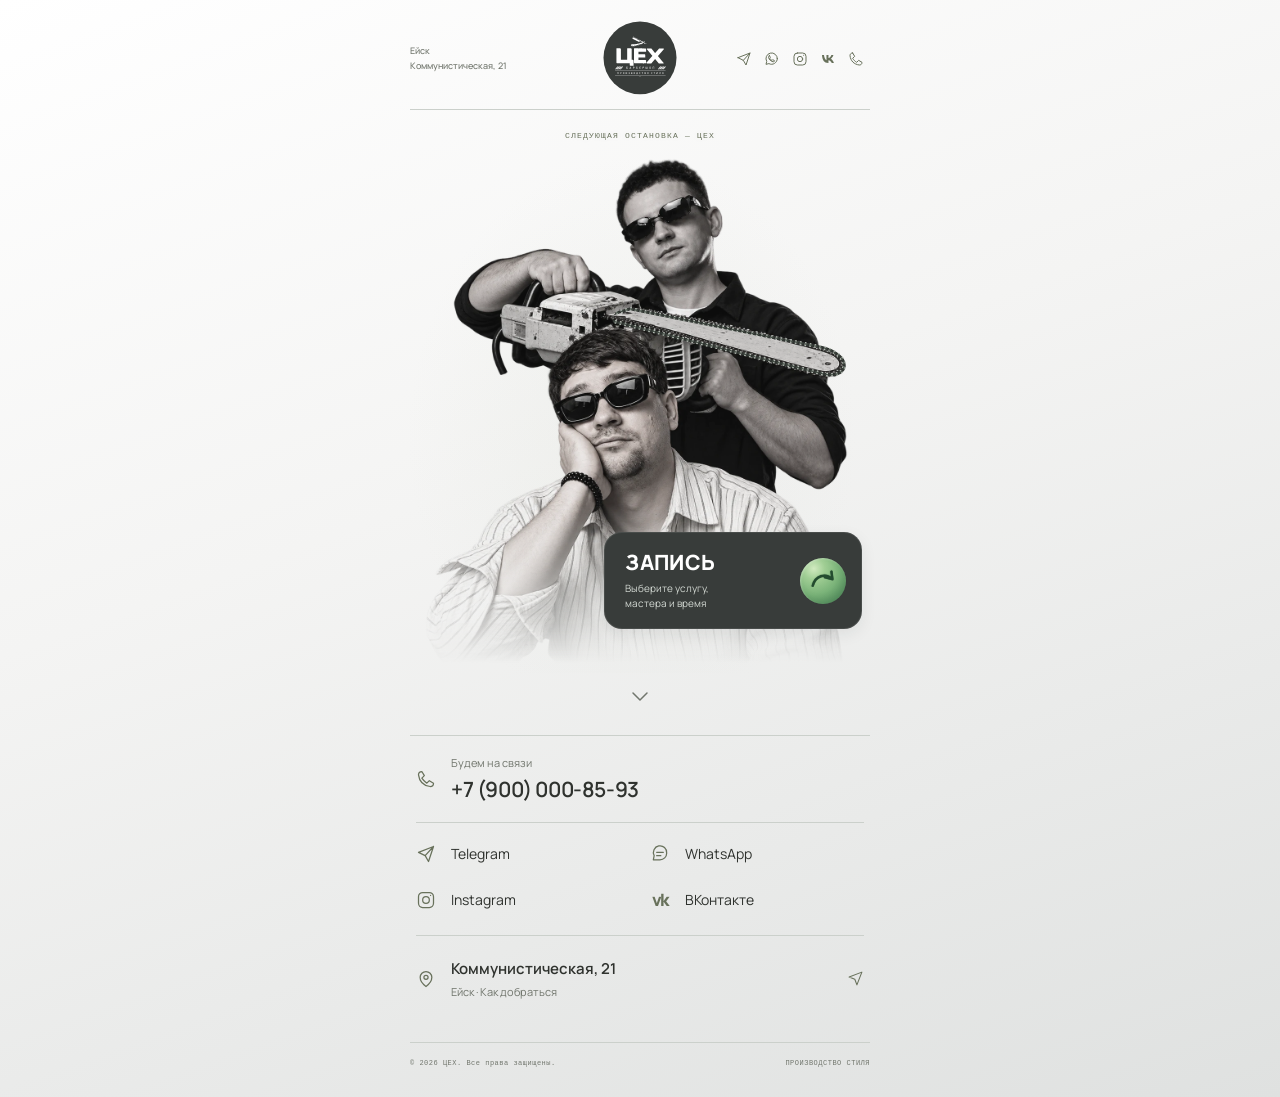
==== commit 97f177cd: "Preview a larger curved arrow rotating around a green sphere" ====
--- a/index.html
+++ b/index.html
@@ -13,7 +13,7 @@
   <link rel="icon" href="favicon.svg?v=pole-2" type="image/svg+xml">
   <link rel="stylesheet" href="style.css?v=white-booking-restored-1">
   <link rel="preload" href="assets/fonts/Manrope-Variable.ttf" as="font" type="font/ttf" crossorigin>
-  <link rel="stylesheet" href="booking-modern.css?v=5">
+  <link rel="stylesheet" href="booking-modern.css?v=6">
 </head>
 <body class="photo-booking-round">
   <svg class="icons" xmlns="http://www.w3.org/2000/svg" aria-hidden="true"><defs>
@@ -48,7 +48,7 @@
         </div></div>
       <a class="booking booking--modern" href="https://dikidi.net/record?widget=220108" data-record-options="start=1">
         <span><strong>ЗАПИСЬ</strong><span class="booking-caption"><span>Выберите услугу,</span><span>мастера и время</span></span></span>
-        <span class="booking-direction" aria-hidden="true"><svg viewBox="0 0 24 24"><path d="M5 12h14m-6-6 6 6-6 6"/></svg></span>
+        <span class="booking-direction" aria-hidden="true"><svg viewBox="0 0 32 32"><path d="M5 21C8 10 19 7 26 14m-8-2 8 2-1-8"/></svg><svg viewBox="0 0 32 32"><path d="M5 21C8 10 19 7 26 14m-8-2 8 2-1-8"/></svg></span>
       </a>
       </div>
     </header>
--- a/booking-modern.css
+++ b/booking-modern.css
@@ -68,3 +68,19 @@
 @media(prefers-reduced-motion:reduce){.booking--modern .booking-direction svg,.booking--modern:hover .booking-direction svg{animation:none;transform:none}}
 
 .photo-booking-round:not(.layout-edit) .portrait-panel .booking.booking--modern{top:73%}
+
+/* A curved arrow orbits a shaded green sphere. */
+.photo-booking-round:not(.layout-edit) .booking.booking--modern .booking-direction{
+ flex-basis:46px;width:46px;height:46px;position:relative;overflow:hidden;color:#244c30;
+ background:radial-gradient(circle at 30% 23%,#d1eac0 0,#a0ce94 23%,#79b278 55%,#4e875a 88%,#426f4a 100%);
+ box-shadow:inset -3px -4px 6px #315e3825,inset 1px 1px 2px #ffffff45;
+}
+@keyframes booking-sphere-orbit{from{transform:perspective(110px) rotateY(0deg) translateZ(13px)}to{transform:perspective(110px) rotateY(360deg) translateZ(13px)}}
+.booking--modern .booking-direction svg,.booking--modern:hover .booking-direction svg{
+ position:absolute;left:50%;top:50%;width:30px;height:30px;margin:-15px 0 0 -15px;
+ stroke-width:2.4;backface-visibility:hidden;animation:booking-sphere-orbit 2.8s linear infinite;transition:none;
+}
+.booking--modern .booking-direction svg:nth-child(2),.booking--modern:hover .booking-direction svg:nth-child(2){animation-delay:-1.4s}
+@media(max-width:700px){.photo-booking-round:not(.layout-edit) .booking.booking--modern .booking-direction{flex-basis:42px;width:42px;height:42px}.photo-booking-round:not(.layout-edit) .portrait-panel .booking.booking--modern{gap:8px}}
+@media(max-width:360px){.photo-booking-round:not(.layout-edit) .booking.booking--modern .booking-direction{flex-basis:38px;width:38px;height:38px}.booking--modern .booking-direction svg,.booking--modern:hover .booking-direction svg{width:27px;height:27px;margin:-13.5px 0 0 -13.5px}}
+@media(prefers-reduced-motion:reduce){.booking--modern .booking-direction svg,.booking--modern:hover .booking-direction svg{animation:none;transform:none}.booking--modern .booking-direction svg:nth-child(2){display:none}}
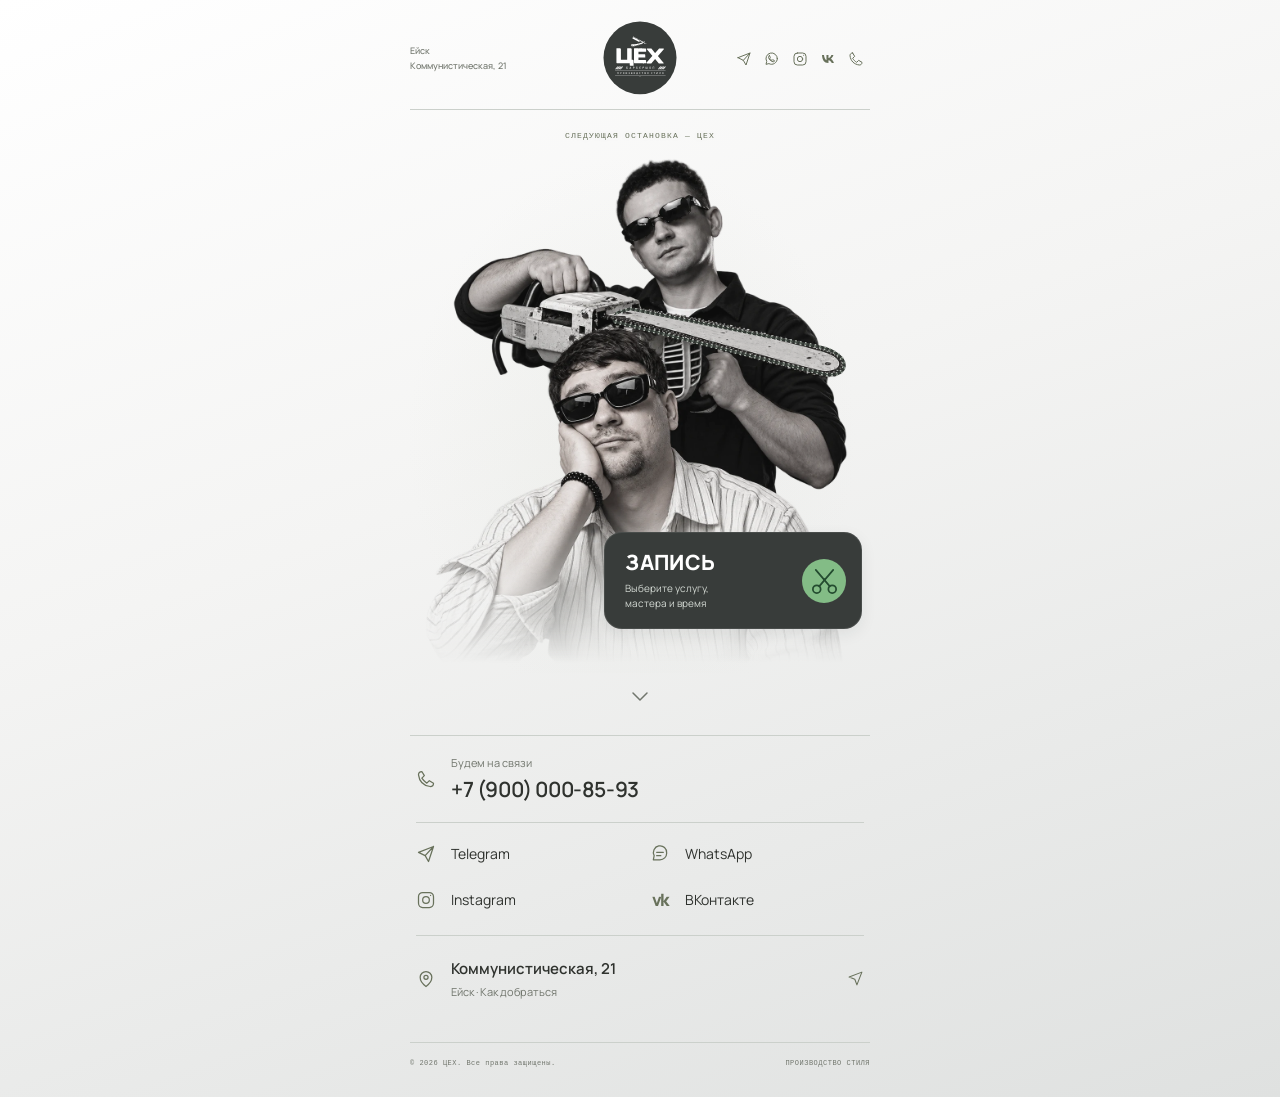
==== commit d427ff41: "Replace rotating sphere with a flat animated scissors icon" ====
--- a/index.html
+++ b/index.html
@@ -13,7 +13,7 @@
   <link rel="icon" href="favicon.svg?v=pole-2" type="image/svg+xml">
   <link rel="stylesheet" href="style.css?v=white-booking-restored-1">
   <link rel="preload" href="assets/fonts/Manrope-Variable.ttf" as="font" type="font/ttf" crossorigin>
-  <link rel="stylesheet" href="booking-modern.css?v=6">
+  <link rel="stylesheet" href="booking-modern.css?v=7">
 </head>
 <body class="photo-booking-round">
   <svg class="icons" xmlns="http://www.w3.org/2000/svg" aria-hidden="true"><defs>
@@ -48,7 +48,7 @@
         </div></div>
       <a class="booking booking--modern" href="https://dikidi.net/record?widget=220108" data-record-options="start=1">
         <span><strong>ЗАПИСЬ</strong><span class="booking-caption"><span>Выберите услугу,</span><span>мастера и время</span></span></span>
-        <span class="booking-direction" aria-hidden="true"><svg viewBox="0 0 32 32"><path d="M5 21C8 10 19 7 26 14m-8-2 8 2-1-8"/></svg><svg viewBox="0 0 32 32"><path d="M5 21C8 10 19 7 26 14m-8-2 8 2-1-8"/></svg></span>
+        <span class="booking-direction" aria-hidden="true"><svg class="booking-scissors" viewBox="0 0 32 32"><g class="scissor-arm-a"><circle cx="8" cy="25" r="4"/><path d="M10.5 22 25 5"/></g><g class="scissor-arm-b"><circle cx="24" cy="25" r="4"/><path d="M21.5 22 7 5"/></g><circle class="scissor-pivot" cx="16" cy="15" r="1.3"/></svg></span>
       </a>
       </div>
     </header>
--- a/booking-modern.css
+++ b/booking-modern.css
@@ -55,32 +55,16 @@
 @media(max-width:700px){.photo-booking-round:not(.layout-edit) .booking.booking--modern strong{font-size:19px;letter-spacing:.01em}}
 @media(max-width:360px){.photo-booking-round:not(.layout-edit) .booking.booking--modern strong{font-size:18px}.photo-booking-round:not(.layout-edit) .booking.booking--modern .booking-caption{font-size:9px}}
 
-/* A small recurring arrow nudge invites action while the label stays still. */
-@keyframes booking-arrow-invite{0%,64%,100%{transform:translateX(0)}71%{transform:translateX(4px)}78%{transform:translateX(0)}85%{transform:translateX(3px)}92%{transform:translateX(0)}}
-.booking--modern .booking-direction svg{animation:booking-arrow-invite 4.8s ease-in-out infinite}
-@media(hover:hover) and (pointer:fine){.booking--modern:hover .booking-direction svg{animation:none;transform:translateX(3px)}}
-@media(prefers-reduced-motion:reduce){.booking--modern .booking-direction svg{animation:none}}
-
-/* The arrow loops through its circular window continuously. */
-.booking--modern .booking-direction{overflow:hidden}
-@keyframes booking-arrow-fly{from{transform:translateX(-38px)}to{transform:translateX(38px)}}
-.booking--modern .booking-direction svg,.booking--modern:hover .booking-direction svg{animation:booking-arrow-fly 1.4s linear infinite}
-@media(prefers-reduced-motion:reduce){.booking--modern .booking-direction svg,.booking--modern:hover .booking-direction svg{animation:none;transform:none}}
-
+/* Flat scissors badge: the two arms make a small, deliberate cut. */
 .photo-booking-round:not(.layout-edit) .portrait-panel .booking.booking--modern{top:73%}
-
-/* A curved arrow orbits a shaded green sphere. */
-.photo-booking-round:not(.layout-edit) .booking.booking--modern .booking-direction{
- flex-basis:46px;width:46px;height:46px;position:relative;overflow:hidden;color:#244c30;
- background:radial-gradient(circle at 30% 23%,#d1eac0 0,#a0ce94 23%,#79b278 55%,#4e875a 88%,#426f4a 100%);
- box-shadow:inset -3px -4px 6px #315e3825,inset 1px 1px 2px #ffffff45;
-}
-@keyframes booking-sphere-orbit{from{transform:perspective(110px) rotateY(0deg) translateZ(13px)}to{transform:perspective(110px) rotateY(360deg) translateZ(13px)}}
-.booking--modern .booking-direction svg,.booking--modern:hover .booking-direction svg{
- position:absolute;left:50%;top:50%;width:30px;height:30px;margin:-15px 0 0 -15px;
- stroke-width:2.4;backface-visibility:hidden;animation:booking-sphere-orbit 2.8s linear infinite;transition:none;
-}
-.booking--modern .booking-direction svg:nth-child(2),.booking--modern:hover .booking-direction svg:nth-child(2){animation-delay:-1.4s}
-@media(max-width:700px){.photo-booking-round:not(.layout-edit) .booking.booking--modern .booking-direction{flex-basis:42px;width:42px;height:42px}.photo-booking-round:not(.layout-edit) .portrait-panel .booking.booking--modern{gap:8px}}
-@media(max-width:360px){.photo-booking-round:not(.layout-edit) .booking.booking--modern .booking-direction{flex-basis:38px;width:38px;height:38px}.booking--modern .booking-direction svg,.booking--modern:hover .booking-direction svg{width:27px;height:27px;margin:-13.5px 0 0 -13.5px}}
-@media(prefers-reduced-motion:reduce){.booking--modern .booking-direction svg,.booking--modern:hover .booking-direction svg{animation:none;transform:none}.booking--modern .booking-direction svg:nth-child(2){display:none}}
+.photo-booking-round:not(.layout-edit) .booking.booking--modern .booking-direction{flex-basis:44px;width:44px;height:44px;position:relative;overflow:hidden;background:#83bc86;color:#244c30;box-shadow:none}
+.booking--modern .booking-direction svg,.booking--modern:hover .booking-direction svg{position:static;width:31px;height:31px;margin:0;fill:none;stroke:currentColor;stroke-width:1.8;stroke-linecap:round;stroke-linejoin:round;animation:none;transform:none;transition:none}
+.booking-scissors .scissor-arm-a,.booking-scissors .scissor-arm-b{transform-box:view-box;transform-origin:16px 15px}
+.booking-scissors .scissor-arm-a{animation:scissor-cut-a 3.4s ease-in-out infinite}
+.booking-scissors .scissor-arm-b{animation:scissor-cut-b 3.4s ease-in-out infinite}
+.booking-scissors .scissor-pivot{fill:currentColor;stroke:none}
+@keyframes scissor-cut-a{0%,48%,77%,100%{transform:rotate(0deg)}59%,69%{transform:rotate(-12deg)}64%{transform:rotate(-2deg)}}
+@keyframes scissor-cut-b{0%,48%,77%,100%{transform:rotate(0deg)}59%,69%{transform:rotate(12deg)}64%{transform:rotate(2deg)}}
+@media(max-width:700px){.photo-booking-round:not(.layout-edit) .booking.booking--modern .booking-direction{flex-basis:40px;width:40px;height:40px}.photo-booking-round:not(.layout-edit) .portrait-panel .booking.booking--modern{gap:8px}}
+@media(max-width:360px){.photo-booking-round:not(.layout-edit) .booking.booking--modern .booking-direction{flex-basis:36px;width:36px;height:36px}.booking--modern .booking-direction svg{width:28px;height:28px}}
+@media(prefers-reduced-motion:reduce){.booking-scissors .scissor-arm-a,.booking-scissors .scissor-arm-b{animation:none}}
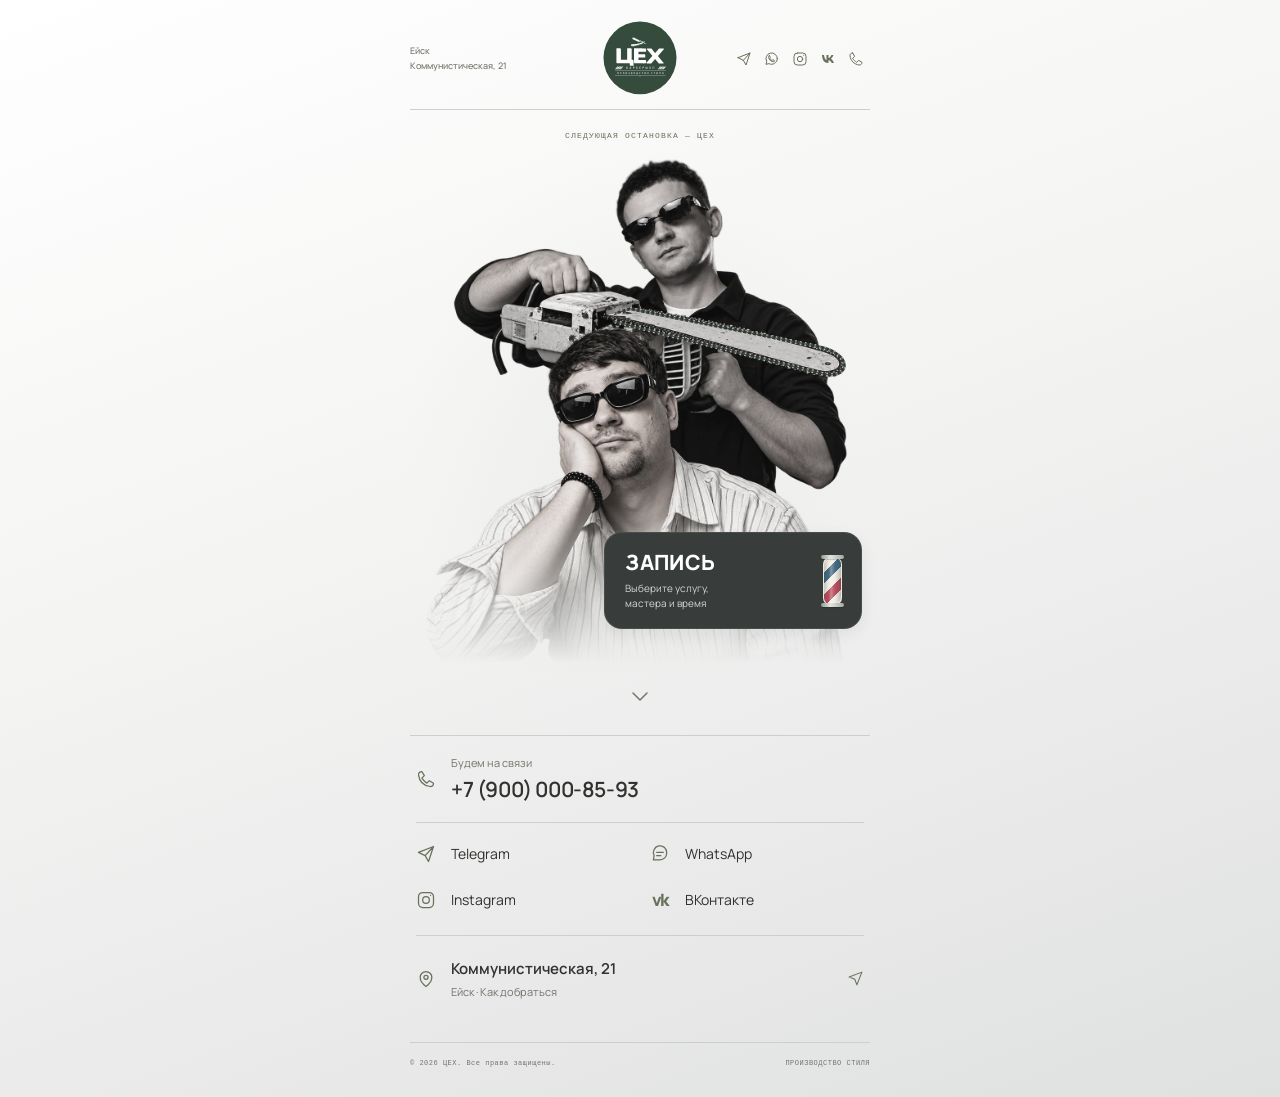
==== commit d5315506: "Preview animated barber pole and dark green logo badge" ====
--- a/index.html
+++ b/index.html
@@ -13,7 +13,7 @@
   <link rel="icon" href="favicon.svg?v=pole-2" type="image/svg+xml">
   <link rel="stylesheet" href="style.css?v=white-booking-restored-1">
   <link rel="preload" href="assets/fonts/Manrope-Variable.ttf" as="font" type="font/ttf" crossorigin>
-  <link rel="stylesheet" href="booking-modern.css?v=7">
+  <link rel="stylesheet" href="booking-modern.css?v=8">
 </head>
 <body class="photo-booking-round">
   <svg class="icons" xmlns="http://www.w3.org/2000/svg" aria-hidden="true"><defs>
@@ -32,7 +32,7 @@
     <header class="brand">
       <div class="eyebrow">
         <a class="header-address" href="https://yandex.ru/maps/?rtext=~46.692211%2C38.287213&amp;rtt=auto" target="_blank" rel="noopener noreferrer" aria-label="Как добраться: Ейск, Коммунистическая, 21"><span>Ейск</span><span>Коммунистическая, 21</span></a>
-        <div class="hero-brand"><h1><img src="assets/logo-enamel-badge.svg?v=6" width="360" height="366" alt="ЦЕХ — барбершоп. Производство стиля"></h1></div>
+        <div class="hero-brand"><h1><img src="assets/logo-enamel-badge.svg?v=7" width="360" height="366" alt="ЦЕХ — барбершоп. Производство стиля"></h1></div>
         <nav class="header-links" aria-label="Быстрая связь">
           <a href="https://t.me/+79000008593" aria-label="Telegram" title="Telegram"><svg aria-hidden="true"><use href="#send"/></svg></a>
           <a href="https://wa.me/79000008593" aria-label="WhatsApp" title="WhatsApp"><svg aria-hidden="true"><use href="#whatsapp"/></svg></a>
@@ -48,7 +48,7 @@
         </div></div>
       <a class="booking booking--modern" href="https://dikidi.net/record?widget=220108" data-record-options="start=1">
         <span><strong>ЗАПИСЬ</strong><span class="booking-caption"><span>Выберите услугу,</span><span>мастера и время</span></span></span>
-        <span class="booking-direction" aria-hidden="true"><svg class="booking-scissors" viewBox="0 0 32 32"><g class="scissor-arm-a"><circle cx="8" cy="25" r="4"/><path d="M10.5 22 25 5"/></g><g class="scissor-arm-b"><circle cx="24" cy="25" r="4"/><path d="M21.5 22 7 5"/></g><circle class="scissor-pivot" cx="16" cy="15" r="1.3"/></svg></span>
+        <span class="booking-direction booking-pole" aria-hidden="true"><span class="booking-pole-glass"><span class="booking-pole-ribbon"></span></span></span>
       </a>
       </div>
     </header>
--- a/booking-modern.css
+++ b/booking-modern.css
@@ -55,16 +55,17 @@
 @media(max-width:700px){.photo-booking-round:not(.layout-edit) .booking.booking--modern strong{font-size:19px;letter-spacing:.01em}}
 @media(max-width:360px){.photo-booking-round:not(.layout-edit) .booking.booking--modern strong{font-size:18px}.photo-booking-round:not(.layout-edit) .booking.booking--modern .booking-caption{font-size:9px}}
 
-/* Flat scissors badge: the two arms make a small, deliberate cut. */
+/* A narrow animated barber pole replaces the circular icon. */
 .photo-booking-round:not(.layout-edit) .portrait-panel .booking.booking--modern{top:73%}
-.photo-booking-round:not(.layout-edit) .booking.booking--modern .booking-direction{flex-basis:44px;width:44px;height:44px;position:relative;overflow:hidden;background:#83bc86;color:#244c30;box-shadow:none}
-.booking--modern .booking-direction svg,.booking--modern:hover .booking-direction svg{position:static;width:31px;height:31px;margin:0;fill:none;stroke:currentColor;stroke-width:1.8;stroke-linecap:round;stroke-linejoin:round;animation:none;transform:none;transition:none}
-.booking-scissors .scissor-arm-a,.booking-scissors .scissor-arm-b{transform-box:view-box;transform-origin:16px 15px}
-.booking-scissors .scissor-arm-a{animation:scissor-cut-a 3.4s ease-in-out infinite}
-.booking-scissors .scissor-arm-b{animation:scissor-cut-b 3.4s ease-in-out infinite}
-.booking-scissors .scissor-pivot{fill:currentColor;stroke:none}
-@keyframes scissor-cut-a{0%,48%,77%,100%{transform:rotate(0deg)}59%,69%{transform:rotate(-12deg)}64%{transform:rotate(-2deg)}}
-@keyframes scissor-cut-b{0%,48%,77%,100%{transform:rotate(0deg)}59%,69%{transform:rotate(12deg)}64%{transform:rotate(2deg)}}
-@media(max-width:700px){.photo-booking-round:not(.layout-edit) .booking.booking--modern .booking-direction{flex-basis:40px;width:40px;height:40px}.photo-booking-round:not(.layout-edit) .portrait-panel .booking.booking--modern{gap:8px}}
-@media(max-width:360px){.photo-booking-round:not(.layout-edit) .booking.booking--modern .booking-direction{flex-basis:36px;width:36px;height:36px}.booking--modern .booking-direction svg{width:28px;height:28px}}
-@media(prefers-reduced-motion:reduce){.booking-scissors .scissor-arm-a,.booking-scissors .scissor-arm-b{animation:none}}
+.photo-booking-round:not(.layout-edit) .booking.booking--modern .booking-direction.booking-pole{
+ display:block;position:relative;flex:0 0 19px;width:19px;height:48px;overflow:visible;border-radius:0;background:none;color:inherit;box-shadow:none;margin:0 4px 0 5px;
+}
+.booking-pole:before,.booking-pole:after{content:"";position:absolute;z-index:2;left:-2px;right:-2px;height:4px;border-radius:3px;background:linear-gradient(90deg,#8f9994,#e3e7df 40%,#a1aaa4);box-shadow:0 1px 1px #0003}
+.booking-pole:before{top:-2px}.booking-pole:after{bottom:-2px}
+.booking-pole-glass{display:block;position:absolute;inset:0;overflow:hidden;border-radius:7px;border:1px solid #e1e5df70;background:#f2eee5}
+.booking-pole-glass:after{content:"";position:absolute;inset:0;pointer-events:none;background:linear-gradient(90deg,#20282236,transparent 28%,#ffffff50 42%,transparent 65%,#20282240);border-radius:inherit}
+.booking-pole-ribbon{position:absolute;inset:-65px 0;background:repeating-linear-gradient(135deg,#f1eee5 0 8px,#b94f60 8px 16px,#f1eee5 16px 24px,#456c83 24px 32px);animation:booking-pole-turn 2.6s linear infinite;will-change:transform}
+@keyframes booking-pole-turn{from{transform:translateY(0)}to{transform:translateY(45.254834px)}}
+@media(max-width:700px){.photo-booking-round:not(.layout-edit) .booking.booking--modern .booking-direction.booking-pole{flex-basis:17px;width:17px;height:44px}}
+@media(max-width:360px){.photo-booking-round:not(.layout-edit) .booking.booking--modern .booking-direction.booking-pole{flex-basis:16px;width:16px;height:42px}}
+@media(prefers-reduced-motion:reduce){.booking-pole-ribbon{animation:none}}
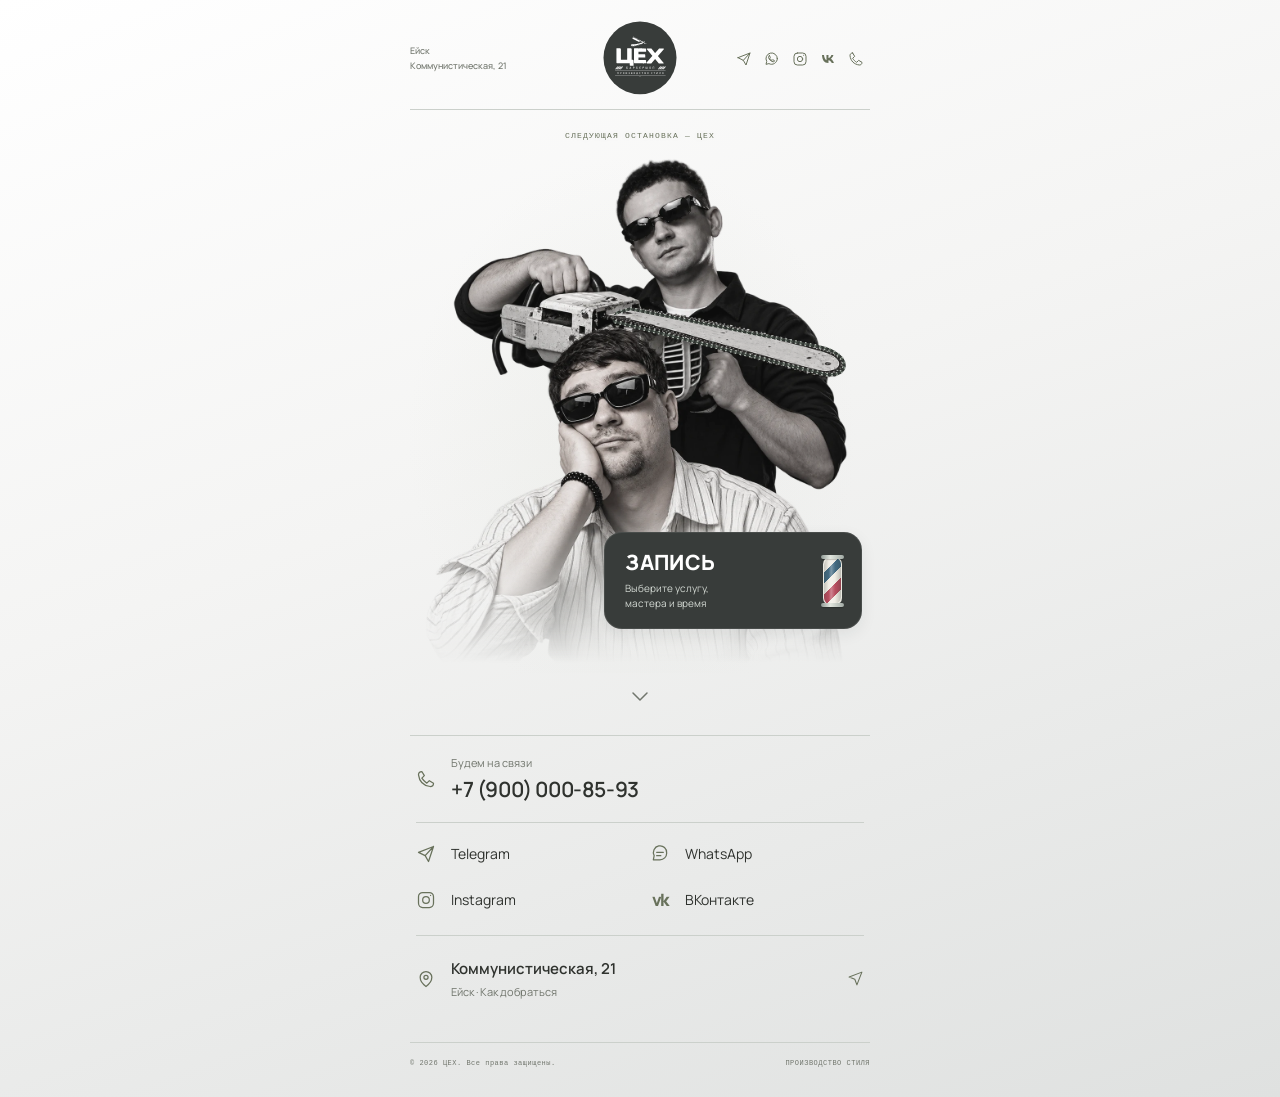
==== commit b43f87e5: "Match logo badge background to charcoal booking button" ====
--- a/index.html
+++ b/index.html
@@ -32,7 +32,7 @@
     <header class="brand">
       <div class="eyebrow">
         <a class="header-address" href="https://yandex.ru/maps/?rtext=~46.692211%2C38.287213&amp;rtt=auto" target="_blank" rel="noopener noreferrer" aria-label="Как добраться: Ейск, Коммунистическая, 21"><span>Ейск</span><span>Коммунистическая, 21</span></a>
-        <div class="hero-brand"><h1><img src="assets/logo-enamel-badge.svg?v=7" width="360" height="366" alt="ЦЕХ — барбершоп. Производство стиля"></h1></div>
+        <div class="hero-brand"><h1><img src="assets/logo-enamel-badge.svg?v=8" width="360" height="366" alt="ЦЕХ — барбершоп. Производство стиля"></h1></div>
         <nav class="header-links" aria-label="Быстрая связь">
           <a href="https://t.me/+79000008593" aria-label="Telegram" title="Telegram"><svg aria-hidden="true"><use href="#send"/></svg></a>
           <a href="https://wa.me/79000008593" aria-label="WhatsApp" title="WhatsApp"><svg aria-hidden="true"><use href="#whatsapp"/></svg></a>
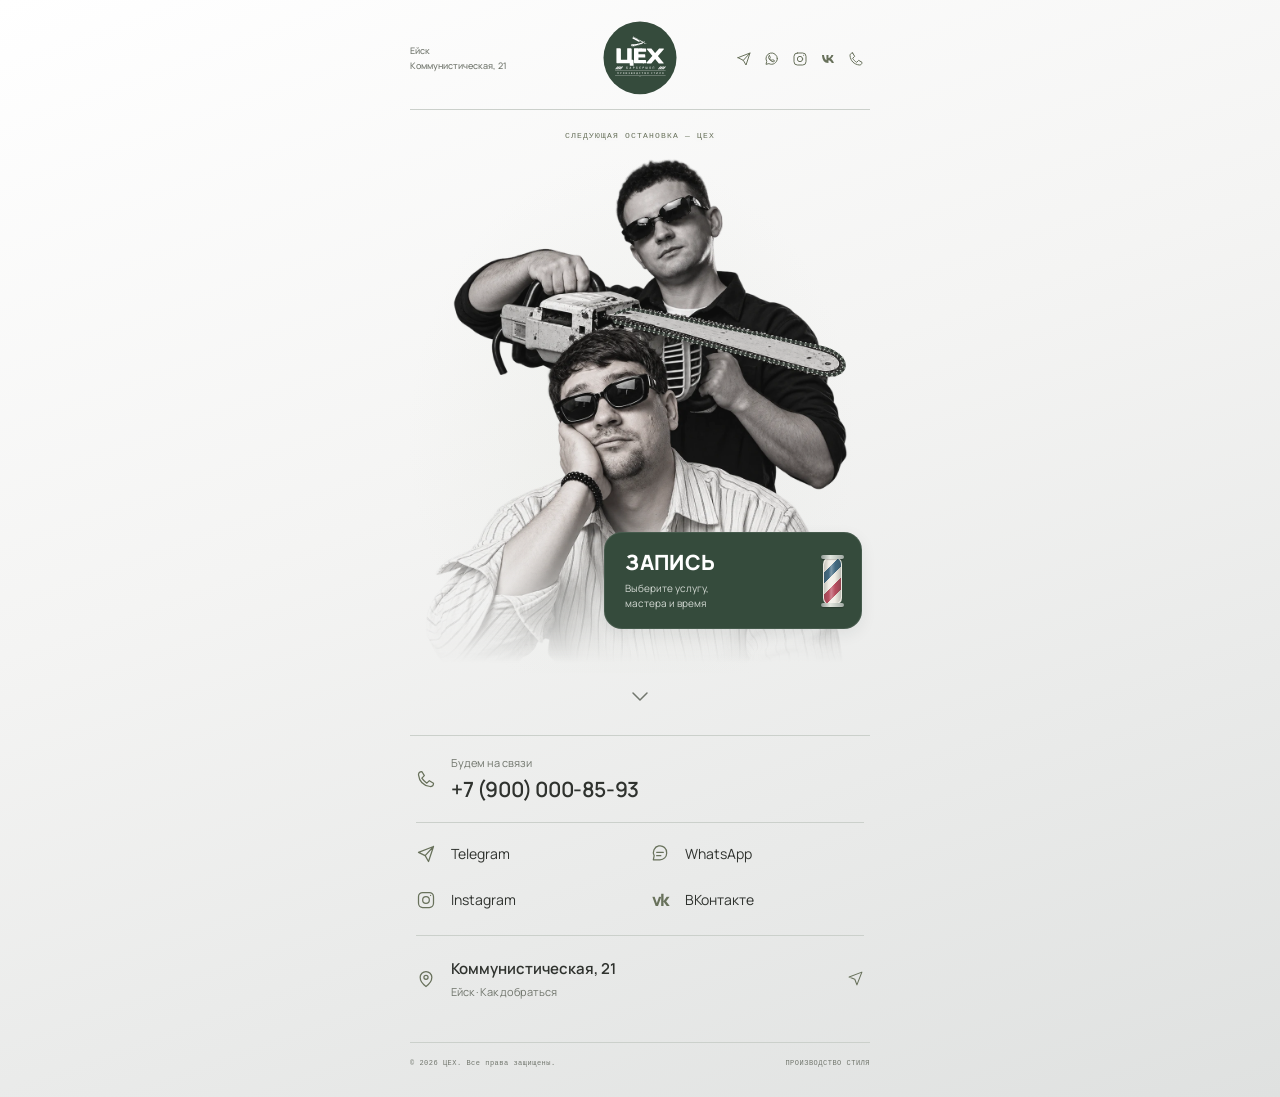
==== commit 7805339c: "Match booking button and logo in deep green" ====
--- a/index.html
+++ b/index.html
@@ -13,7 +13,7 @@
   <link rel="icon" href="favicon.svg?v=pole-2" type="image/svg+xml">
   <link rel="stylesheet" href="style.css?v=white-booking-restored-1">
   <link rel="preload" href="assets/fonts/Manrope-Variable.ttf" as="font" type="font/ttf" crossorigin>
-  <link rel="stylesheet" href="booking-modern.css?v=8">
+  <link rel="stylesheet" href="booking-modern.css?v=9">
 </head>
 <body class="photo-booking-round">
   <svg class="icons" xmlns="http://www.w3.org/2000/svg" aria-hidden="true"><defs>
@@ -32,7 +32,7 @@
     <header class="brand">
       <div class="eyebrow">
         <a class="header-address" href="https://yandex.ru/maps/?rtext=~46.692211%2C38.287213&amp;rtt=auto" target="_blank" rel="noopener noreferrer" aria-label="Как добраться: Ейск, Коммунистическая, 21"><span>Ейск</span><span>Коммунистическая, 21</span></a>
-        <div class="hero-brand"><h1><img src="assets/logo-enamel-badge.svg?v=8" width="360" height="366" alt="ЦЕХ — барбершоп. Производство стиля"></h1></div>
+        <div class="hero-brand"><h1><img src="assets/logo-enamel-badge.svg?v=9" width="360" height="366" alt="ЦЕХ — барбершоп. Производство стиля"></h1></div>
         <nav class="header-links" aria-label="Быстрая связь">
           <a href="https://t.me/+79000008593" aria-label="Telegram" title="Telegram"><svg aria-hidden="true"><use href="#send"/></svg></a>
           <a href="https://wa.me/79000008593" aria-label="WhatsApp" title="WhatsApp"><svg aria-hidden="true"><use href="#whatsapp"/></svg></a>
--- a/booking-modern.css
+++ b/booking-modern.css
@@ -69,3 +69,8 @@
 @media(max-width:700px){.photo-booking-round:not(.layout-edit) .booking.booking--modern .booking-direction.booking-pole{flex-basis:17px;width:17px;height:44px}}
 @media(max-width:360px){.photo-booking-round:not(.layout-edit) .booking.booking--modern .booking-direction.booking-pole{flex-basis:16px;width:16px;height:42px}}
 @media(prefers-reduced-motion:reduce){.booking-pole-ribbon{animation:none}}
+
+/* Logo and booking share the same deep green. */
+.photo-booking-round:not(.layout-edit) .portrait-panel .booking.booking--modern{background:#354b3c}
+@media(hover:hover) and (pointer:fine){.photo-booking-round:not(.layout-edit) .portrait-panel .booking.booking--modern:hover{background:#2b4032}}
+.photo-booking-round:not(.layout-edit) .portrait-panel .booking.booking--modern:active{background:#24382b}
